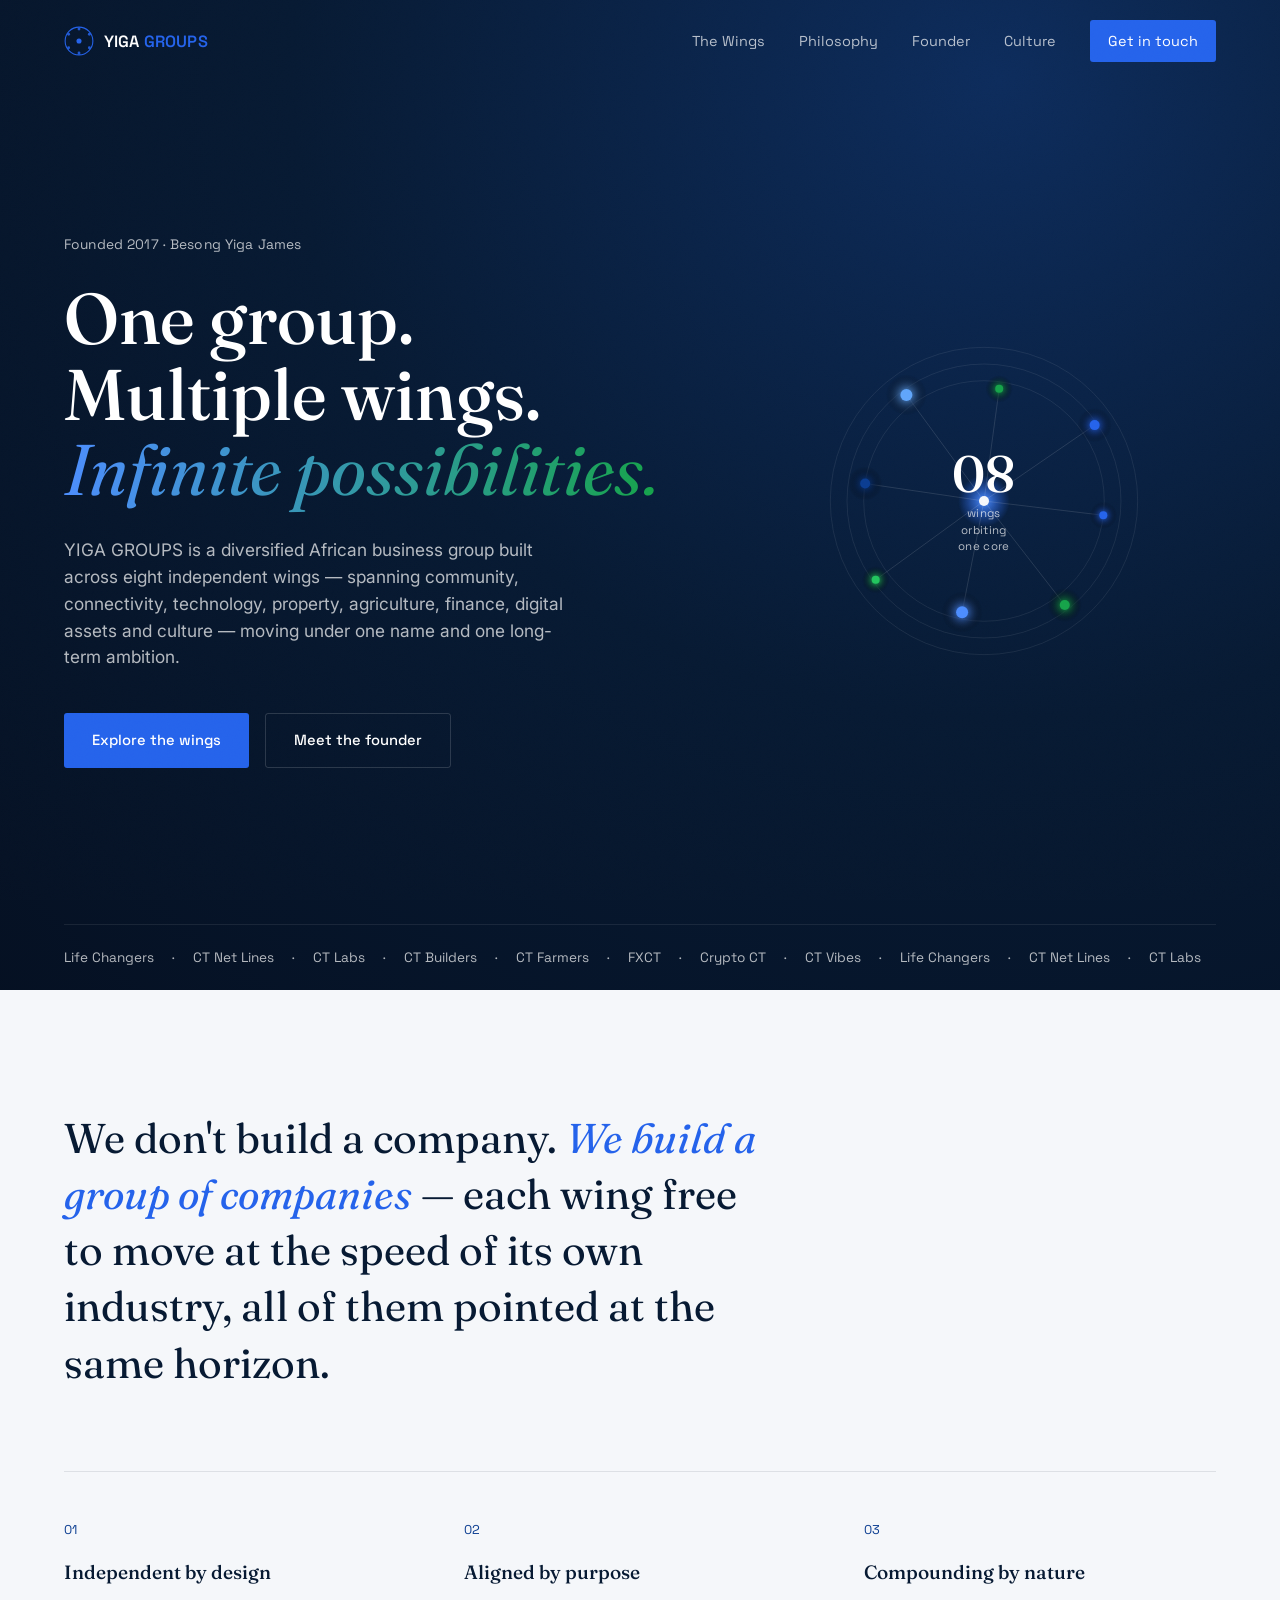
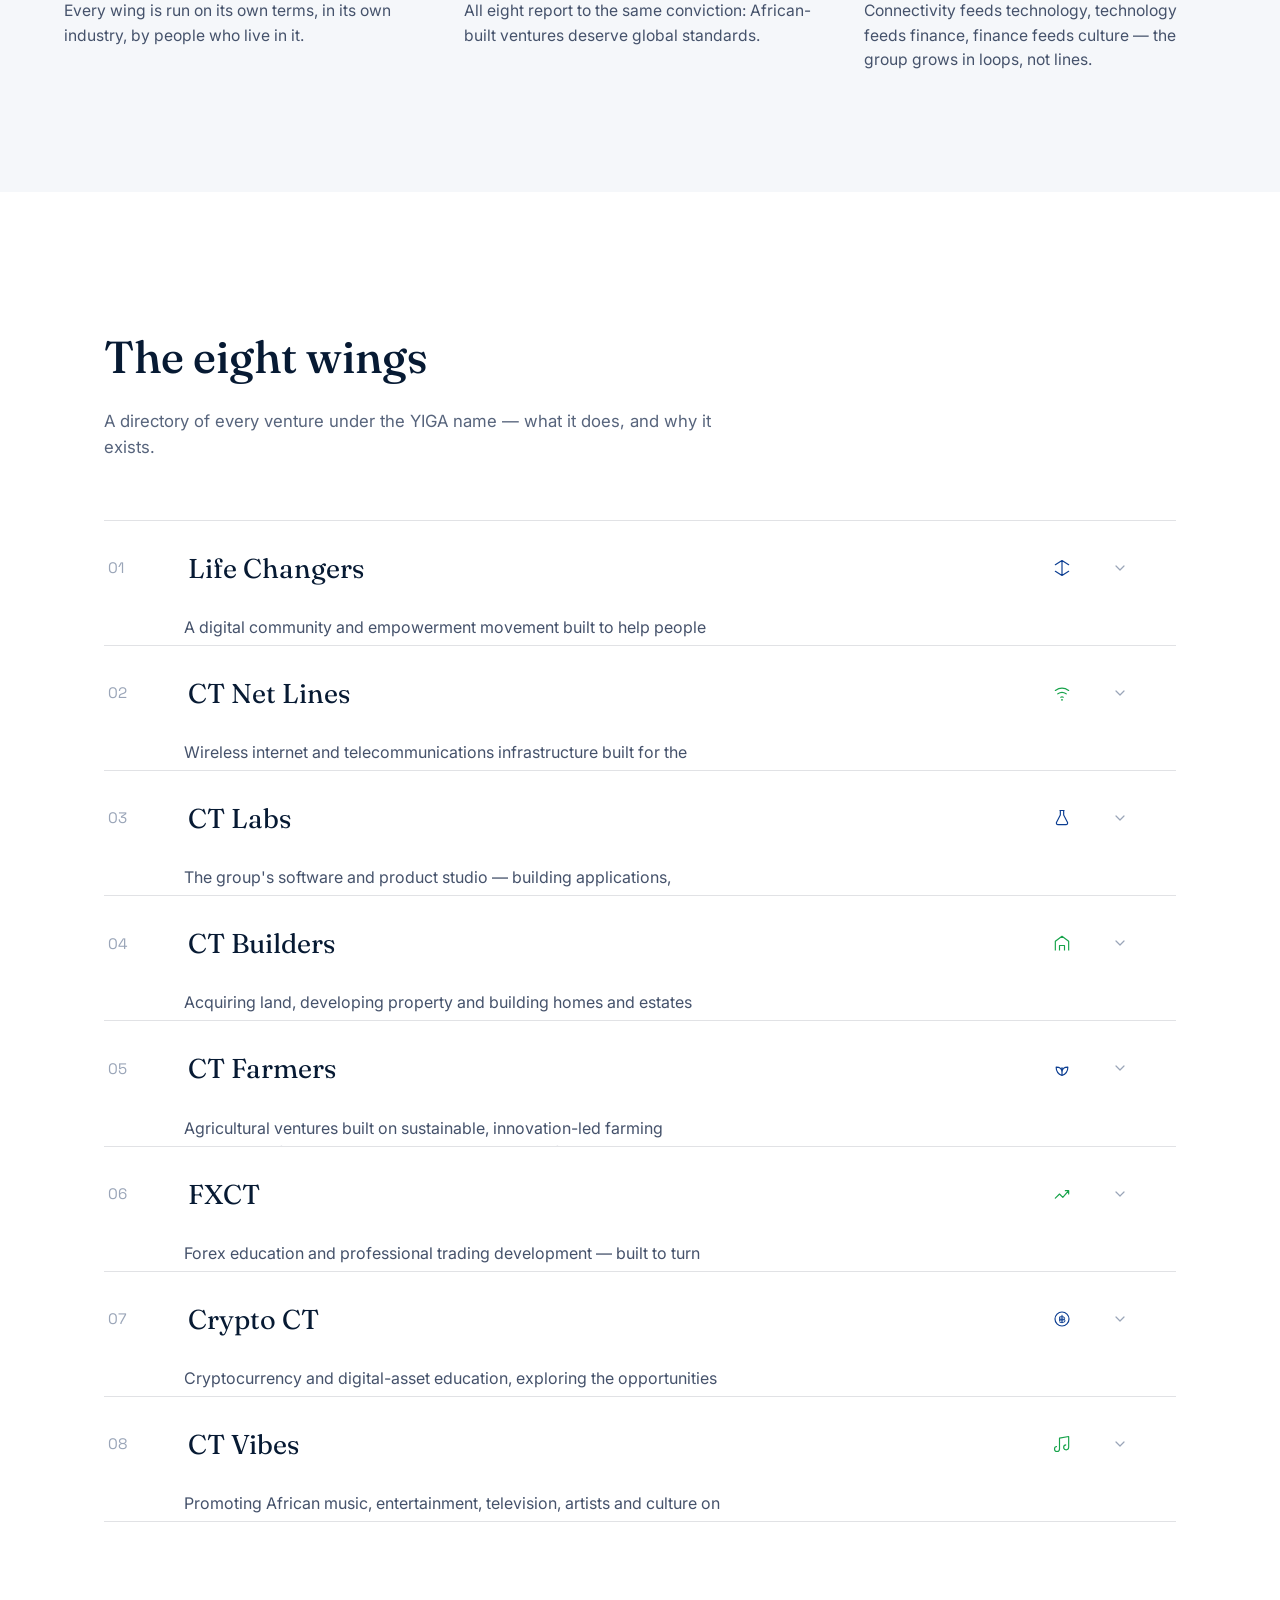
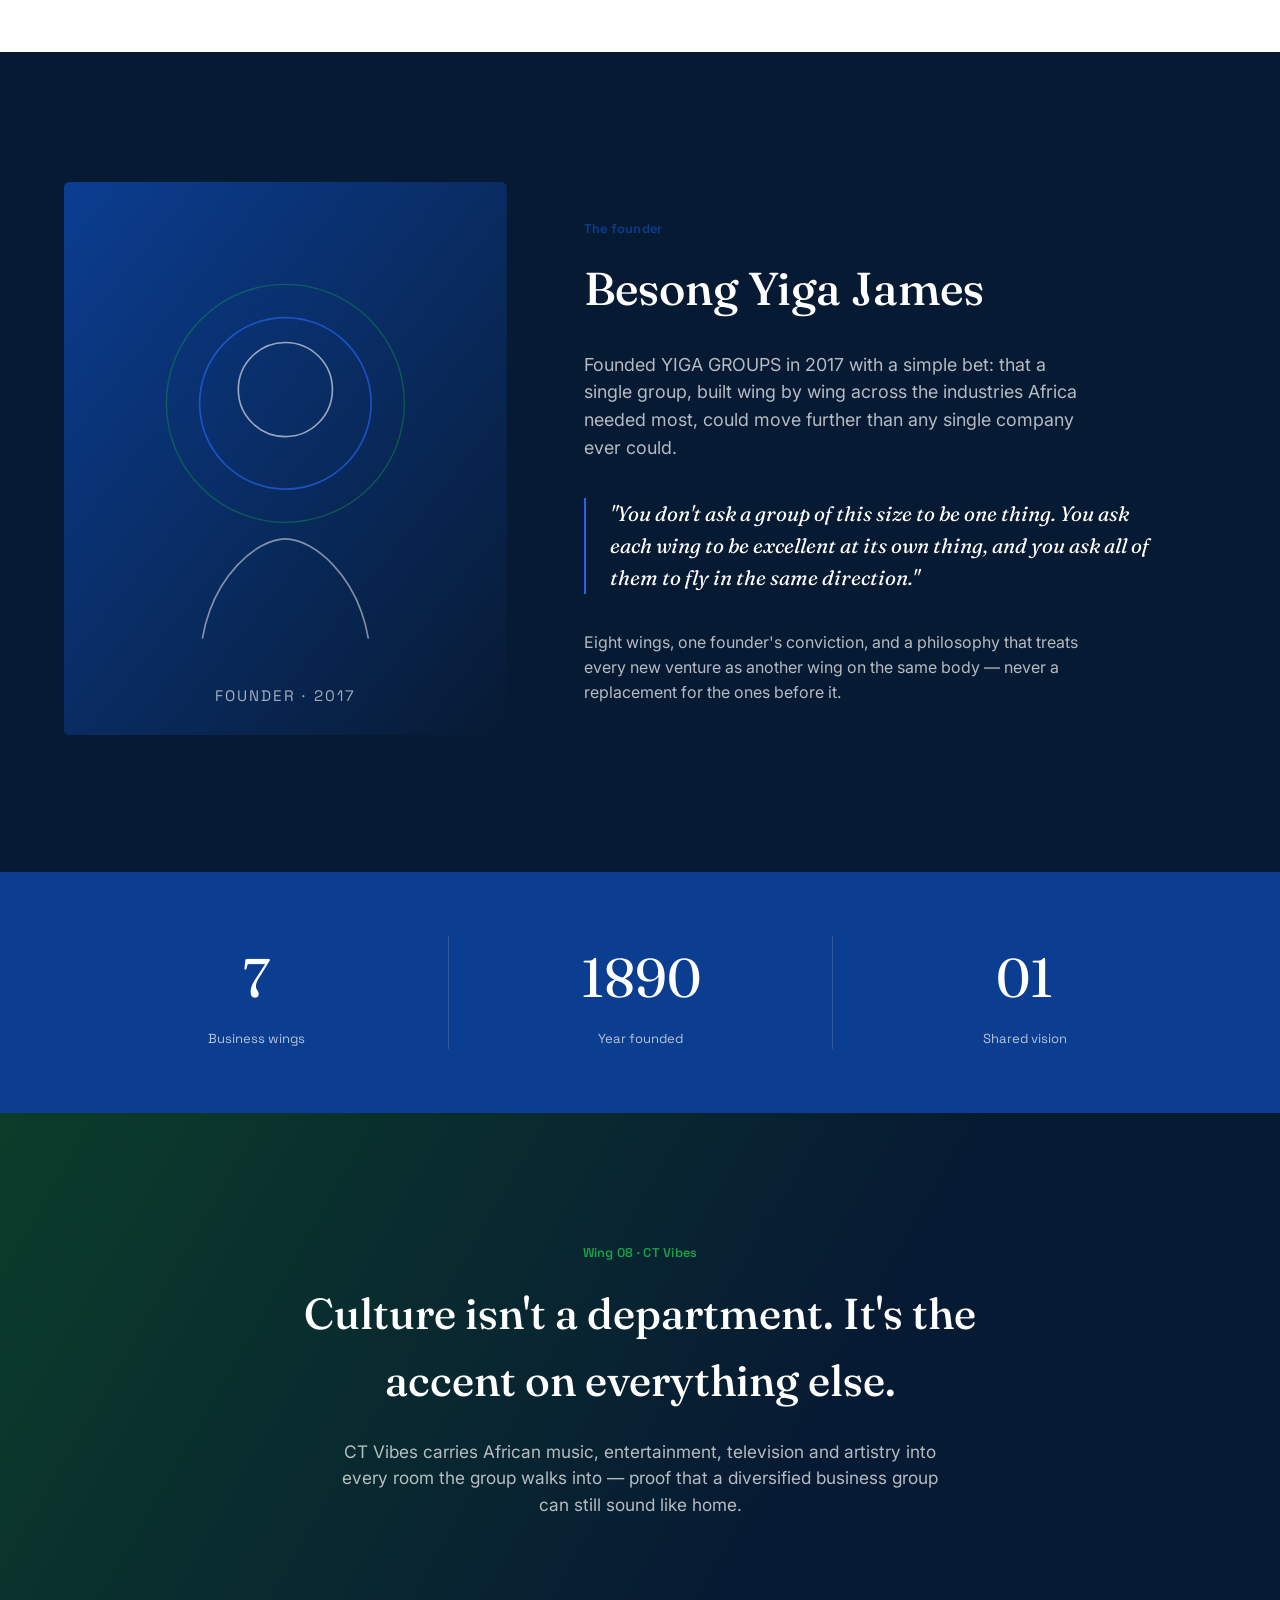
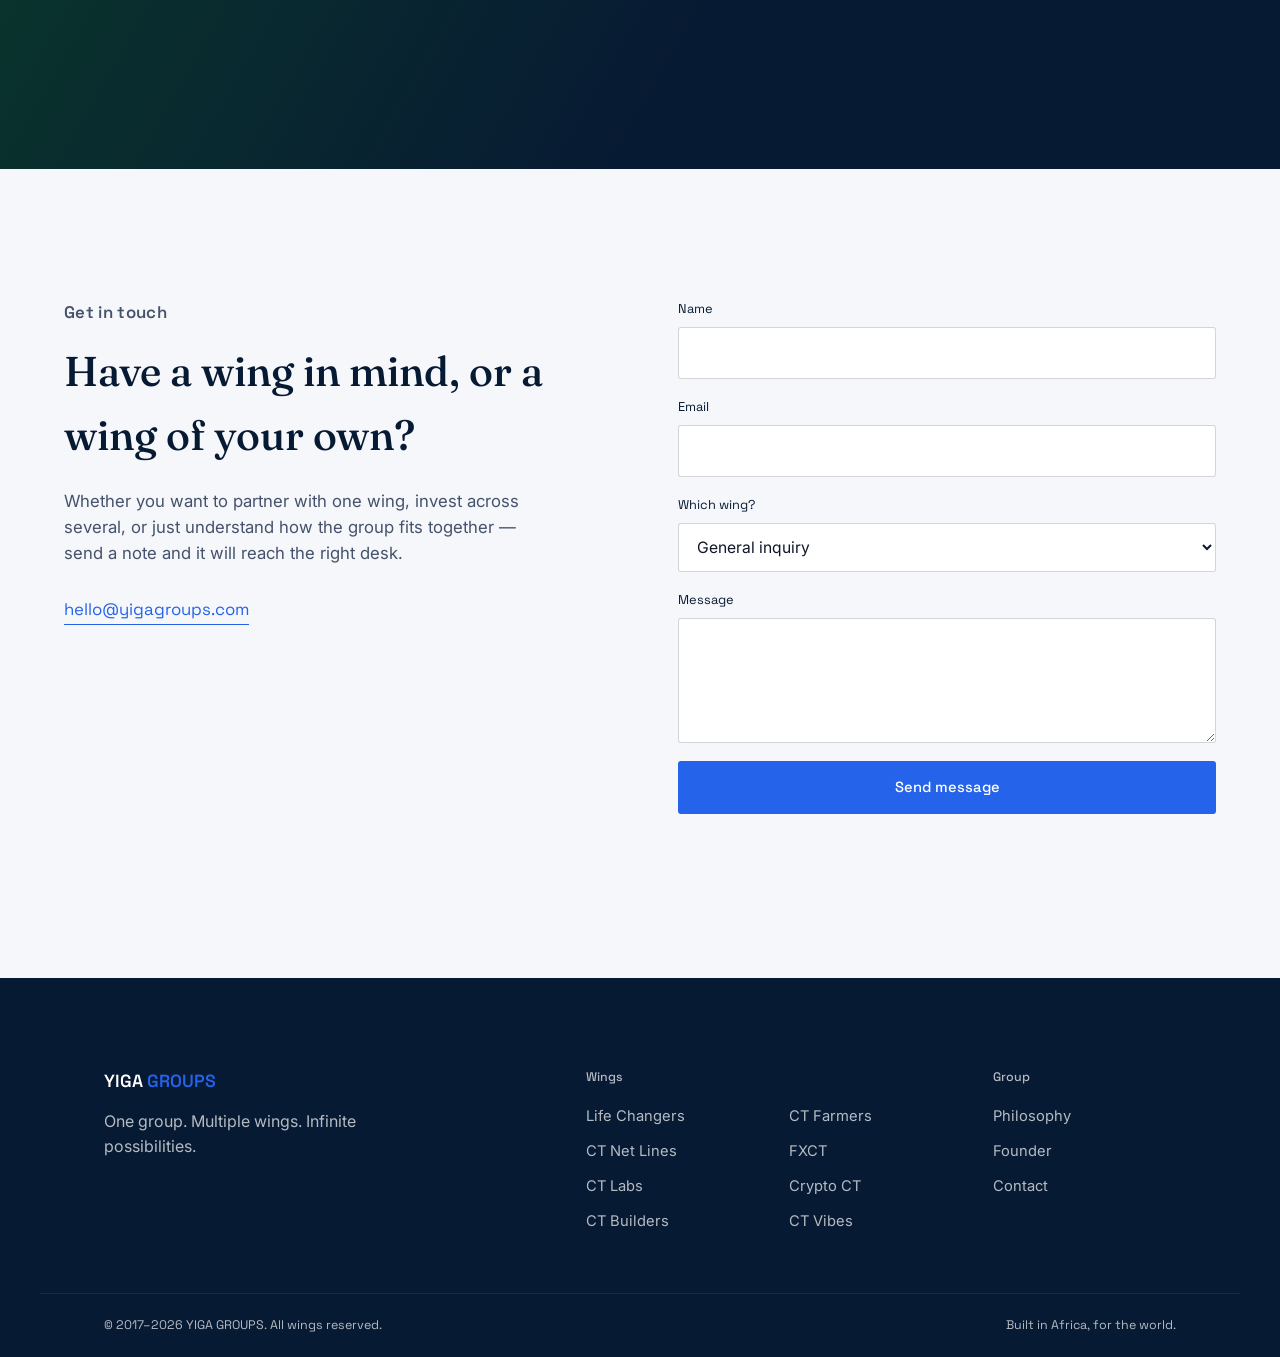
==== index.html @ c802bcc0 "first commit" ====
<!DOCTYPE html>
<html lang="en">
<head>
<meta charset="UTF-8">
<meta name="viewport" content="width=device-width, initial-scale=1.0">
<title>YIGA GROUPS — One Group. Multiple Wings. Infinite Possibilities.</title>
<meta name="description" content="YIGA GROUPS is a diversified African business group operating across eight wings — community, connectivity, technology, real estate, agriculture, finance, digital assets and culture.">
<link rel="icon" href="data:,">
<link rel="preconnect" href="https://fonts.googleapis.com">
<link rel="preconnect" href="https://fonts.gstatic.com" crossorigin>
<link href="https://fonts.googleapis.com/css2?family=Fraunces:ital,opsz,wght@0,9..144,300;0,9..144,400;0,9..144,500;0,9..144,600;0,9..144,700;1,9..144,400;1,9..144,500&family=Space+Grotesk:wght@400;500;600;700&family=Inter:wght@400;500;600&display=swap" rel="stylesheet">
<link rel="stylesheet" href="styles.css">
</head>
<body>

<div class="grain" aria-hidden="true"></div>

<header class="site-header" id="site-header">
  <div class="header-inner">
    <a href="#top" class="brand">
      <span class="brand-mark" aria-hidden="true">
        <svg viewBox="0 0 40 40" width="30" height="30">
          <circle cx="20" cy="20" r="18.5" fill="none" stroke="currentColor" stroke-width="1.4"/>
          <circle cx="20" cy="20" r="3.4" fill="currentColor"/>
          <g stroke="currentColor" stroke-width="1.1" opacity="0.85">
            <circle cx="20" cy="4" r="1.9" fill="currentColor" stroke="none"/>
            <circle cx="33.8" cy="11" r="1.9" fill="currentColor" stroke="none"/>
            <circle cx="33.8" cy="29" r="1.9" fill="currentColor" stroke="none"/>
            <circle cx="20" cy="36" r="1.9" fill="currentColor" stroke="none"/>
            <circle cx="6.2" cy="29" r="1.9" fill="currentColor" stroke="none"/>
            <circle cx="6.2" cy="11" r="1.9" fill="currentColor" stroke="none"/>
          </g>
        </svg>
      </span>
      <span class="brand-word">YIGA <em>GROUPS</em></span>
    </a>

    <nav class="main-nav" id="main-nav" aria-label="Primary">
      <a href="#wings" data-nav>The Wings</a>
      <a href="#philosophy" data-nav>Philosophy</a>
      <a href="#founder" data-nav>Founder</a>
      <a href="#culture" data-nav>Culture</a>
      <a href="#contact" data-nav class="nav-cta">Get in touch</a>
    </nav>

    <button class="nav-toggle" id="nav-toggle" aria-label="Open menu" aria-expanded="false" aria-controls="main-nav">
      <span></span><span></span><span></span>
    </button>
  </div>
</header>

<main id="top">

  <!-- HERO -->
  <section class="hero" id="hero">
    <div class="hero-inner">
      <div class="hero-copy">
        <p class="hero-kicker">Founded 2017 · Besong Yiga James</p>
        <h1 class="hero-title">
          One group.<br>
          Multiple wings.<br>
          <span class="hero-title-accent">Infinite possibilities.</span>
        </h1>
        <p class="hero-lead">
          YIGA GROUPS is a diversified African business group built across eight
          independent wings — spanning community, connectivity, technology, property,
          agriculture, finance, digital assets and culture — moving under one name
          and one long-term ambition.
        </p>
        <div class="hero-actions">
          <a href="#wings" class="btn btn-primary">Explore the wings</a>
          <a href="#founder" class="btn btn-ghost">Meet the founder</a>
        </div>
      </div>

      <div class="hero-visual" aria-hidden="true">
        <canvas id="orbit-canvas"></canvas>
        <div class="hero-visual-label">
          <span class="hvl-num">08</span>
          <span class="hvl-text">wings<br>orbiting<br>one core</span>
        </div>
      </div>
    </div>

    <div class="hero-marquee" aria-hidden="true">
      <div class="hero-marquee-track">
        <span>Life Changers</span><span>·</span><span>CT Net Lines</span><span>·</span>
        <span>CT Labs</span><span>·</span><span>CT Builders</span><span>·</span>
        <span>CT Farmers</span><span>·</span><span>FXCT</span><span>·</span>
        <span>Crypto CT</span><span>·</span><span>CT Vibes</span><span>·</span>
        <span>Life Changers</span><span>·</span><span>CT Net Lines</span><span>·</span>
        <span>CT Labs</span><span>·</span><span>CT Builders</span><span>·</span>
        <span>CT Farmers</span><span>·</span><span>FXCT</span><span>·</span>
        <span>Crypto CT</span><span>·</span><span>CT Vibes</span><span>·</span>
      </div>
    </div>
  </section>

  <!-- PHILOSOPHY -->
  <section class="philosophy" id="philosophy">
    <div class="philosophy-inner">
      <p class="philosophy-statement">
        We don't build a company. <span>We build a group of companies</span> —
        each wing free to move at the speed of its own industry, all of them
        pointed at the same horizon.
      </p>
      <div class="philosophy-grid">
        <div class="phil-item">
          <span class="phil-num">01</span>
          <h3>Independent by design</h3>
          <p>Every wing is run on its own terms, in its own industry, by people who live in it.</p>
        </div>
        <div class="phil-item">
          <span class="phil-num">02</span>
          <h3>Aligned by purpose</h3>
          <p>All eight report to the same conviction: African-built ventures deserve global standards.</p>
        </div>
        <div class="phil-item">
          <span class="phil-num">03</span>
          <h3>Compounding by nature</h3>
          <p>Connectivity feeds technology, technology feeds finance, finance feeds culture — the group grows in loops, not lines.</p>
        </div>
      </div>
    </div>
  </section>

  <!-- WINGS DIRECTORY -->
  <section class="wings" id="wings">
    <div class="wings-head">
      <h2>The eight wings</h2>
      <p>A directory of every venture under the YIGA name — what it does, and why it exists.</p>
    </div>

    <div class="wings-list" id="wings-list">
      <!-- wing rows injected/expandable via JS-enhanced markup below -->

      <article class="wing-row" data-accent="blue">
        <button class="wing-summary" aria-expanded="false">
          <span class="wing-num">01</span>
          <span class="wing-name">Life Changers</span>
          <span class="wing-tags">Community · Education · Empowerment</span>
          <span class="wing-icon" aria-hidden="true">
            <svg viewBox="0 0 24 24" width="20" height="20"><path d="M12 3v18M4 8l8-5 8 5M4 16l8 5 8-5" fill="none" stroke="currentColor" stroke-width="1.4" stroke-linecap="round" stroke-linejoin="round"/></svg>
          </span>
          <span class="wing-chevron" aria-hidden="true">
            <svg viewBox="0 0 24 24" width="16" height="16"><path d="M6 9l6 6 6-6" fill="none" stroke="currentColor" stroke-width="1.8" stroke-linecap="round" stroke-linejoin="round"/></svg>
          </span>
        </button>
        <div class="wing-detail">
          <p>A digital community and empowerment movement built to help people develop real skills, useful knowledge, and access to opportunity — the entry point into everything the group stands for. Life Changers exists to make sure that as YIGA GROUPS grows, the people around it grow with it.</p>
        </div>
      </article>

      <article class="wing-row" data-accent="green">
        <button class="wing-summary" aria-expanded="false">
          <span class="wing-num">02</span>
          <span class="wing-name">CT Net Lines</span>
          <span class="wing-tags">Internet · Connectivity · Telecommunications</span>
          <span class="wing-icon" aria-hidden="true">
            <svg viewBox="0 0 24 24" width="20" height="20"><path d="M4 9a14 14 0 0116 0M7 13a9 9 0 0110 0M10.5 17a4 4 0 013 0" fill="none" stroke="currentColor" stroke-width="1.4" stroke-linecap="round"/><circle cx="12" cy="20.2" r="1.1" fill="currentColor"/></svg>
          </span>
          <span class="wing-chevron" aria-hidden="true">
            <svg viewBox="0 0 24 24" width="16" height="16"><path d="M6 9l6 6 6-6" fill="none" stroke="currentColor" stroke-width="1.8" stroke-linecap="round" stroke-linejoin="round"/></svg>
          </span>
        </button>
        <div class="wing-detail">
          <p>Wireless internet and telecommunications infrastructure built for the realities of the markets it serves — affordable, reliable and fast. CT Net Lines is the connective layer underneath the rest of the group: nothing else runs without it.</p>
        </div>
      </article>

      <article class="wing-row" data-accent="blue">
        <button class="wing-summary" aria-expanded="false">
          <span class="wing-num">03</span>
          <span class="wing-name">CT Labs</span>
          <span class="wing-tags">Software · Technology · Innovation</span>
          <span class="wing-icon" aria-hidden="true">
            <svg viewBox="0 0 24 24" width="20" height="20"><path d="M9 3h6M10 3v5.5L5.5 17a2 2 0 001.8 3h9.4a2 2 0 001.8-3L14 8.5V3" fill="none" stroke="currentColor" stroke-width="1.4" stroke-linejoin="round"/></svg>
          </span>
          <span class="wing-chevron" aria-hidden="true">
            <svg viewBox="0 0 24 24" width="16" height="16"><path d="M6 9l6 6 6-6" fill="none" stroke="currentColor" stroke-width="1.8" stroke-linecap="round" stroke-linejoin="round"/></svg>
          </span>
        </button>
        <div class="wing-detail">
          <p>The group's software and product studio — building applications, digital platforms and technology solutions, for the other wings first and for outside clients where it makes sense. CT Labs is where every other wing's operations quietly get faster.</p>
        </div>
      </article>

      <article class="wing-row" data-accent="green">
        <button class="wing-summary" aria-expanded="false">
          <span class="wing-num">04</span>
          <span class="wing-name">CT Builders</span>
          <span class="wing-tags">Real Estate · Construction · Development</span>
          <span class="wing-icon" aria-hidden="true">
            <svg viewBox="0 0 24 24" width="20" height="20"><path d="M4 21V10l8-6 8 6v11M9 21v-6h6v6" fill="none" stroke="currentColor" stroke-width="1.4" stroke-linejoin="round"/></svg>
          </span>
          <span class="wing-chevron" aria-hidden="true">
            <svg viewBox="0 0 24 24" width="16" height="16"><path d="M6 9l6 6 6-6" fill="none" stroke="currentColor" stroke-width="1.8" stroke-linecap="round" stroke-linejoin="round"/></svg>
          </span>
        </button>
        <div class="wing-detail">
          <p>Acquiring land, developing property and building homes and estates across Africa. CT Builders takes the long view — real assets, built to standard, held for generations rather than flipped for a quarter.</p>
        </div>
      </article>

      <article class="wing-row" data-accent="blue">
        <button class="wing-summary" aria-expanded="false">
          <span class="wing-num">05</span>
          <span class="wing-name">CT Farmers</span>
          <span class="wing-tags">Agriculture · Food Production · Sustainability</span>
          <span class="wing-icon" aria-hidden="true">
            <svg viewBox="0 0 24 24" width="20" height="20"><path d="M12 21c-5-2-7-6-7-10 4 0 7 2 7 6M12 21c5-2 7-6 7-10-4 0-7 2-7 6M12 11V21" fill="none" stroke="currentColor" stroke-width="1.4" stroke-linejoin="round"/></svg>
          </span>
          <span class="wing-chevron" aria-hidden="true">
            <svg viewBox="0 0 24 24" width="16" height="16"><path d="M6 9l6 6 6-6" fill="none" stroke="currentColor" stroke-width="1.8" stroke-linecap="round" stroke-linejoin="round"/></svg>
          </span>
        </button>
        <div class="wing-detail">
          <p>Agricultural ventures built on sustainable, innovation-led farming practices — from land to yield. CT Farmers treats food production as infrastructure: a wing that has to work regardless of how the others are doing.</p>
        </div>
      </article>

      <article class="wing-row" data-accent="green">
        <button class="wing-summary" aria-expanded="false">
          <span class="wing-num">06</span>
          <span class="wing-name">FXCT</span>
          <span class="wing-tags">Forex · Financial Education · Trading</span>
          <span class="wing-icon" aria-hidden="true">
            <svg viewBox="0 0 24 24" width="20" height="20"><path d="M4 17l5-5 4 4 7-8M20 8h-4M20 8v4" fill="none" stroke="currentColor" stroke-width="1.4" stroke-linecap="round" stroke-linejoin="round"/></svg>
          </span>
          <span class="wing-chevron" aria-hidden="true">
            <svg viewBox="0 0 24 24" width="16" height="16"><path d="M6 9l6 6 6-6" fill="none" stroke="currentColor" stroke-width="1.8" stroke-linecap="round" stroke-linejoin="round"/></svg>
          </span>
        </button>
        <div class="wing-detail">
          <p>Forex education and professional trading development — built to turn curiosity about markets into discipline, and discipline into a genuine skill. FXCT trains the traders before it ever talks about the trades.</p>
        </div>
      </article>

      <article class="wing-row" data-accent="blue">
        <button class="wing-summary" aria-expanded="false">
          <span class="wing-num">07</span>
          <span class="wing-name">Crypto CT</span>
          <span class="wing-tags">Web3 · Cryptocurrency · Digital Assets</span>
          <span class="wing-icon" aria-hidden="true">
            <svg viewBox="0 0 24 24" width="20" height="20"><circle cx="12" cy="12" r="8.4" fill="none" stroke="currentColor" stroke-width="1.4"/><path d="M12 7v10M9.2 9.4h4a1.9 1.9 0 010 3.8h-4M9.2 9.4v5.6M9.2 12.2h4.4a1.9 1.9 0 010 3.8H9.2" fill="none" stroke="currentColor" stroke-width="1.2" stroke-linejoin="round"/></svg>
          </span>
          <span class="wing-chevron" aria-hidden="true">
            <svg viewBox="0 0 24 24" width="16" height="16"><path d="M6 9l6 6 6-6" fill="none" stroke="currentColor" stroke-width="1.8" stroke-linecap="round" stroke-linejoin="round"/></svg>
          </span>
        </button>
        <div class="wing-detail">
          <p>Cryptocurrency and digital-asset education, exploring the opportunities of the Web3 ecosystem responsibly. Crypto CT is one wing among eight — a way the group learns and teaches the next financial layer, not the identity of the group itself.</p>
        </div>
      </article>

      <article class="wing-row" data-accent="green">
        <button class="wing-summary" aria-expanded="false">
          <span class="wing-num">08</span>
          <span class="wing-name">CT Vibes</span>
          <span class="wing-tags">Entertainment · Music · Media · Culture</span>
          <span class="wing-icon" aria-hidden="true">
            <svg viewBox="0 0 24 24" width="20" height="20"><path d="M9 18V5l11-2v13M9 18a3 3 0 11-3-3M20 16a3 3 0 11-3-3" fill="none" stroke="currentColor" stroke-width="1.4" stroke-linejoin="round"/></svg>
          </span>
          <span class="wing-chevron" aria-hidden="true">
            <svg viewBox="0 0 24 24" width="16" height="16"><path d="M6 9l6 6 6-6" fill="none" stroke="currentColor" stroke-width="1.8" stroke-linecap="round" stroke-linejoin="round"/></svg>
          </span>
        </button>
        <div class="wing-detail">
          <p>Promoting African music, entertainment, television, artists and culture on their own terms. CT Vibes is the wing that makes sure a business group this wide never forgets to sound, look and feel like where it came from.</p>
        </div>
      </article>

    </div>
  </section>

  <!-- FOUNDER -->
  <section class="founder" id="founder">
    <div class="founder-inner">
      <div class="founder-portrait" aria-hidden="true">
        <svg viewBox="0 0 320 400" class="portrait-svg">
          <defs>
            <linearGradient id="pg" x1="0" y1="0" x2="1" y2="1">
              <stop offset="0%" stop-color="#0B3D91"/>
              <stop offset="100%" stop-color="#071A33"/>
            </linearGradient>
          </defs>
          <rect width="320" height="400" rx="4" fill="url(#pg)"/>
          <circle cx="160" cy="160" r="62" fill="none" stroke="#2563EB" stroke-width="1.2" opacity="0.7"/>
          <circle cx="160" cy="160" r="86" fill="none" stroke="#16A34A" stroke-width="1" opacity="0.4"/>
          <path d="M100 330c8-46 40-72 60-72s52 26 60 72" fill="none" stroke="#F5F7FA" stroke-width="1.2" opacity="0.5"/>
          <circle cx="160" cy="150" r="34" fill="none" stroke="#F5F7FA" stroke-width="1.2" opacity="0.6"/>
          <text x="160" y="375" text-anchor="middle" fill="#F5F7FA" font-family="Space Grotesk, sans-serif" font-size="11" letter-spacing="1.5" opacity="0.65">FOUNDER · 2017</text>
        </svg>
      </div>
      <div class="founder-copy">
        <p class="section-kicker">The founder</p>
        <h2>Besong Yiga James</h2>
        <p class="founder-lede">
          Founded YIGA GROUPS in 2017 with a simple bet: that a single group,
          built wing by wing across the industries Africa needed most, could
          move further than any single company ever could.
        </p>
        <blockquote>
          "You don't ask a group of this size to be one thing. You ask each
          wing to be excellent at its own thing, and you ask all of them to
          fly in the same direction."
        </blockquote>
        <p>
          Eight wings, one founder's conviction, and a philosophy that treats
          every new venture as another wing on the same body — never a
          replacement for the ones before it.
        </p>
      </div>
    </div>
  </section>

  <!-- STATS -->
  <section class="stats">
    <div class="stats-inner">
      <div class="stat">
        <span class="stat-num" data-count="8">0</span>
        <span class="stat-label">Business wings</span>
      </div>
      <div class="stat">
        <span class="stat-num" data-count="2017" data-plain="true">0</span>
        <span class="stat-label">Year founded</span>
      </div>
      <div class="stat">
        <span class="stat-num">01</span>
        <span class="stat-label">Shared vision</span>
      </div>
    </div>
  </section>

  <!-- CULTURE / CT VIBES -->
  <section class="culture" id="culture">
    <div class="culture-inner">
      <p class="section-kicker light">Wing 08 · CT Vibes</p>
      <h2>Culture isn't a department. It's the accent on everything else.</h2>
      <p class="culture-lead">
        CT Vibes carries African music, entertainment, television and artistry
        into every room the group walks into — proof that a diversified
        business group can still sound like home.
      </p>
      <div class="culture-bars" aria-hidden="true">
        <span></span><span></span><span></span><span></span><span></span><span></span><span></span><span></span><span></span><span></span><span></span><span></span>
      </div>
    </div>
  </section>

  <!-- CONTACT -->
  <section class="contact" id="contact">
    <div class="contact-inner">
      <div class="contact-copy">
        <p class="section-kicker">Get in touch</p>
        <h2>Have a wing in mind, or a wing of your own?</h2>
        <p>
          Whether you want to partner with one wing, invest across several, or
          just understand how the group fits together — send a note and it
          will reach the right desk.
        </p>
        <a class="contact-mail" href="mailto:hello@yigagroups.com">hello@yigagroups.com</a>
      </div>
      <form class="contact-form" id="contact-form" novalidate>
        <div class="field">
          <label for="name">Name</label>
          <input type="text" id="name" name="name" required>
        </div>
        <div class="field">
          <label for="email">Email</label>
          <input type="email" id="email" name="email" required>
        </div>
        <div class="field">
          <label for="wing">Which wing?</label>
          <select id="wing" name="wing">
            <option value="">General inquiry</option>
            <option>Life Changers</option>
            <option>CT Net Lines</option>
            <option>CT Labs</option>
            <option>CT Builders</option>
            <option>CT Farmers</option>
            <option>FXCT</option>
            <option>Crypto CT</option>
            <option>CT Vibes</option>
          </select>
        </div>
        <div class="field">
          <label for="message">Message</label>
          <textarea id="message" name="message" rows="4" required></textarea>
        </div>
        <button type="submit" class="btn btn-primary btn-block">Send message</button>
        <p class="form-status" id="form-status" role="status" aria-live="polite"></p>
      </form>
    </div>
  </section>

</main>

<footer class="site-footer">
  <div class="footer-inner">
    <div class="footer-brand">
      <span class="brand-word">YIGA <em>GROUPS</em></span>
      <p>One group. Multiple wings. Infinite possibilities.</p>
    </div>
    <div class="footer-cols">
      <div class="footer-col">
        <h4>Wings</h4>
        <a href="#wings">Life Changers</a>
        <a href="#wings">CT Net Lines</a>
        <a href="#wings">CT Labs</a>
        <a href="#wings">CT Builders</a>
      </div>
      <div class="footer-col">
        <h4>&nbsp;</h4>
        <a href="#wings">CT Farmers</a>
        <a href="#wings">FXCT</a>
        <a href="#wings">Crypto CT</a>
        <a href="#wings">CT Vibes</a>
      </div>
      <div class="footer-col">
        <h4>Group</h4>
        <a href="#philosophy">Philosophy</a>
        <a href="#founder">Founder</a>
        <a href="#contact">Contact</a>
      </div>
    </div>
  </div>
  <div class="footer-bottom">
    <span>© 2017–<span id="year"></span> YIGA GROUPS. All wings reserved.</span>
    <span>Built in Africa, for the world.</span>
  </div>
</footer>

<script src="script.js"></script>
</body>
</html>
---- styles.css ----
/* ==========================================================================
   YIGA GROUPS — design tokens
   ========================================================================== */
:root{
  --navy: #071A33;
  --royal: #0B3D91;
  --blue: #2563EB;
  --green: #16A34A;
  --white: #FFFFFF;
  --mist: #F5F7FA;
  --ink: #0F172A;

  --navy-80: rgba(7,26,51,0.8);
  --navy-40: rgba(7,26,51,0.4);
  --white-70: rgba(255,255,255,0.7);
  --white-15: rgba(255,255,255,0.15);
  --white-08: rgba(255,255,255,0.08);

  --font-display: "Fraunces", "Iowan Old Style", serif;
  --font-mono: "Space Grotesk", sans-serif;
  --font-body: "Inter", -apple-system, BlinkMacSystemFont, sans-serif;

  --wrap: 1200px;
  --gutter: clamp(24px, 5vw, 72px);

  --ease: cubic-bezier(.22,.68,.16,1);
}

*,*::before,*::after{ box-sizing: border-box; }
html{ scroll-behavior: smooth; }
@media (prefers-reduced-motion: reduce){
  html{ scroll-behavior: auto; }
  *,*::before,*::after{ animation-duration: 0.001ms !important; animation-iteration-count: 1 !important; transition-duration: 0.001ms !important; }
}

body{
  margin:0;
  font-family: var(--font-body);
  color: var(--ink);
  background: var(--white);
  -webkit-font-smoothing: antialiased;
  line-height: 1.55;
}

h1,h2,h3,blockquote{ font-family: var(--font-display); margin:0; font-weight: 500; }
p{ margin:0; }
a{ color: inherit; text-decoration: none; }
button{ font: inherit; color: inherit; background: none; border: none; cursor: pointer; }
img{ max-width: 100%; display:block; }
ul{ margin:0; padding:0; list-style:none; }

::selection{ background: var(--blue); color: var(--white); }

:focus-visible{
  outline: 2px solid var(--blue);
  outline-offset: 3px;
  border-radius: 2px;
}

.grain{
  position: fixed; inset:0; pointer-events:none; z-index: 999;
  opacity: 0.035; mix-blend-mode: overlay;
  background-image: url("data:image/svg+xml,%3Csvg xmlns='http://www.w3.org/2000/svg' width='120' height='120'%3E%3Cfilter id='n'%3E%3CfeTurbulence type='fractalNoise' baseFrequency='0.85' numOctaves='2' stitchTiles='stitch'/%3E%3C/filter%3E%3Crect width='100%25' height='100%25' filter='url(%23n)'/%3E%3C/svg%3E");
}

.section-kicker{
  font-family: var(--font-mono);
  font-size: 0.8rem;
  letter-spacing: 0.02em;
  color: var(--royal);
  margin-bottom: 14px;
  font-weight: 600;
}
.section-kicker.light{ color: var(--green); }

/* ==========================================================================
   Buttons
   ========================================================================== */
.btn{
  display: inline-flex;
  align-items: center;
  gap: 8px;
  padding: 15px 28px;
  border-radius: 3px;
  font-family: var(--font-mono);
  font-size: 0.92rem;
  font-weight: 500;
  transition: transform 0.35s var(--ease), background 0.25s ease, color 0.25s ease, border-color .25s ease;
}
.btn-primary{
  background: var(--blue);
  color: var(--white);
}
.btn-primary:hover{ background: var(--royal); transform: translateY(-2px); }
.btn-ghost{
  border: 1px solid var(--navy-40);
  color: var(--navy);
}
.btn-ghost:hover{ border-color: var(--navy); background: var(--navy); color: var(--white); transform: translateY(-2px); }
.btn-block{ width: 100%; justify-content:center; }

/* ==========================================================================
   Header
   ========================================================================== */
.site-header{
  position: fixed; top:0; left:0; right:0; z-index: 500;
  padding: 20px var(--gutter);
  display:flex; justify-content:center;
  transition: background 0.4s ease, padding 0.4s ease, box-shadow .4s ease;
}
.site-header.scrolled{
  background: rgba(255,255,255,0.86);
  backdrop-filter: blur(14px) saturate(1.4);
  -webkit-backdrop-filter: blur(14px) saturate(1.4);
  padding: 13px var(--gutter);
  box-shadow: 0 1px 0 rgba(15,23,42,0.06);
}
.site-header.scrolled .brand, .site-header.scrolled .main-nav a:not(.nav-cta){ color: var(--navy); }
.header-inner{
  width:100%; max-width: 1440px;
  display:flex; align-items:center; justify-content:space-between;
}
.brand{
  display:flex; align-items:center; gap:10px;
  color: var(--white);
  font-family: var(--font-mono);
  font-weight: 600;
  letter-spacing: 0.01em;
  font-size: 1.02rem;
}
.brand-mark{ display:flex; color: var(--blue); }
.brand-word em{ font-style: normal; color: var(--blue); }

.main-nav{ display:flex; align-items:center; gap: 34px; }
.main-nav a{
  color: var(--white-70);
  font-family: var(--font-mono);
  font-size: 0.9rem;
  transition: color 0.25s ease;
  position: relative;
}
.main-nav a:not(.nav-cta)::after{
  content:""; position:absolute; left:0; right:0; bottom:-6px; height:1px;
  background: currentColor; transform: scaleX(0); transform-origin: right;
  transition: transform .3s var(--ease);
}
.main-nav a:not(.nav-cta):hover{ color: var(--white); }
.main-nav a:not(.nav-cta):hover::after{ transform: scaleX(1); transform-origin: left; }
.site-header.scrolled .main-nav a:not(.nav-cta):hover{ color: var(--blue); }

.nav-cta{
  background: var(--blue);
  color: var(--white) !important;
  padding: 10px 18px;
  border-radius: 3px;
}
.nav-cta:hover{ background: var(--royal); }

.nav-toggle{
  display:none; flex-direction:column; gap:5px; width: 26px;
}
.nav-toggle span{ height:2px; width:100%; background: var(--white); transition: all .3s var(--ease); }
.site-header.scrolled .nav-toggle span{ background: var(--navy); }

/* ==========================================================================
   Hero
   ========================================================================== */
.hero{
  position: relative;
  background: radial-gradient(120% 140% at 78% 8%, #0d2c5c 0%, var(--navy) 46%, #050f20 100%);
  color: var(--white);
  padding: 168px var(--gutter) 0;
  overflow:hidden;
}
.hero-inner{
  max-width: 1440px; margin: 0 auto;
  display:grid; grid-template-columns: 1.15fr 0.85fr;
  gap: clamp(20px, 5vw, 60px);
  align-items:center;
  min-height: 74vh;
}
.hero-kicker{
  font-family: var(--font-mono);
  font-size: 0.86rem;
  color: var(--white-70);
  margin-bottom: 26px;
  letter-spacing: 0.01em;
}
.hero-title{
  font-size: clamp(2.6rem, 5.6vw, 4.6rem);
  line-height: 1.05;
  font-weight: 500;
  color: var(--white);
  max-width: 15ch;
}
.hero-title-accent{
  font-style: italic;
  font-weight: 400;
  background: linear-gradient(96deg, #4d8dff 0%, #16A34A 100%);
  -webkit-background-clip: text;
  background-clip: text;
  color: transparent;
}
.hero-lead{
  margin-top: 30px;
  max-width: 46ch;
  font-size: 1.08rem;
  color: var(--white-70);
}
.hero-actions{
  display:flex; gap:16px; margin-top: 42px; flex-wrap: wrap;
}
.hero .btn-ghost{ border-color: var(--white-15); color: var(--white); }
.hero .btn-ghost:hover{ background: var(--white); color: var(--navy); border-color: var(--white); }

.hero-visual{
  position: relative;
  aspect-ratio: 1/1;
  display:flex; align-items:center; justify-content:center;
}
#orbit-canvas{ width:100%; height:100%; }
.hero-visual-label{
  position:absolute; inset:0;
  display:flex; flex-direction:column; align-items:center; justify-content:center;
  text-align:center; pointer-events:none;
}
.hvl-num{ font-family: var(--font-display); font-size: 3.2rem; font-weight: 500; line-height:1; }
.hvl-text{
  font-family: var(--font-mono); font-size: 0.72rem; color: var(--white-70);
  margin-top: 6px; line-height:1.4; letter-spacing: 0.03em;
}

.hero-marquee{
  border-top: 1px solid var(--white-08);
  margin-top: 90px;
  overflow: hidden;
  padding: 22px 0;
}
.hero-marquee-track{
  display:flex; gap: 18px; white-space: nowrap;
  font-family: var(--font-mono);
  font-size: 0.85rem;
  color: var(--white-70);
  animation: marquee 32s linear infinite;
  width: max-content;
}
@keyframes marquee{
  from{ transform: translateX(0); }
  to{ transform: translateX(-50%); }
}

/* ==========================================================================
   Philosophy
   ========================================================================== */
.philosophy{
  background: var(--mist);
  padding: 120px var(--gutter);
}
.philosophy-inner{ max-width: var(--wrap); margin:0 auto; }
.philosophy-statement{
  font-family: var(--font-display);
  font-size: clamp(1.7rem, 3.4vw, 2.6rem);
  line-height: 1.35;
  max-width: 26ch;
  color: var(--navy);
  font-weight: 400;
}
.philosophy-statement span{ color: var(--blue); font-style: italic; }

.philosophy-grid{
  margin-top: 80px;
  display:grid; grid-template-columns: repeat(3, 1fr);
  gap: 48px;
  border-top: 1px solid rgba(15,23,42,0.1);
  padding-top: 48px;
}
.phil-num{
  font-family: var(--font-mono);
  font-size: 0.8rem;
  color: var(--royal);
  display:block;
  margin-bottom: 18px;
}
.phil-item h3{
  font-size: 1.2rem;
  margin-bottom: 12px;
  color: var(--navy);
}
.phil-item p{ color: #45526b; font-size: 0.98rem; }

/* ==========================================================================
   Wings directory
   ========================================================================== */
.wings{ padding: 130px var(--gutter); max-width: var(--wrap); margin: 0 auto; }
.wings-head{ max-width: 640px; margin-bottom: 60px; }
.wings-head h2{
  font-size: clamp(2rem, 4vw, 2.8rem);
  color: var(--navy);
  margin-bottom: 16px;
}
.wings-head p{ color: #57647c; font-size: 1.05rem; }

.wings-list{ border-top: 1px solid rgba(15,23,42,0.12); }
.wing-row{ border-bottom: 1px solid rgba(15,23,42,0.12); }

.wing-summary{
  width:100%;
  display:grid;
  grid-template-columns: 56px 1fr auto 32px 20px;
  align-items:center;
  gap: 24px;
  padding: 26px 4px;
  text-align:left;
}
.wing-num{
  font-family: var(--font-mono);
  font-size: 0.95rem;
  color: #9aa5b8;
}
.wing-name{
  font-family: var(--font-display);
  font-size: clamp(1.3rem, 2.4vw, 1.7rem);
  color: var(--navy);
  transition: color .25s ease;
}
.wing-tags{
  font-family: var(--font-mono);
  font-size: 0.82rem;
  color: #7b8698;
  justify-self: end;
  text-align: right;
  display: none;
}
.wing-icon{ color: var(--royal); display:flex; }
.wing-chevron{
  color: #9aa5b8;
  display:flex; justify-self:end;
  transition: transform .35s var(--ease);
}
.wing-row[data-accent="green"] .wing-icon{ color: var(--green); }

.wing-row:hover .wing-name{ color: var(--blue); }
.wing-row:hover .wing-num{ color: var(--blue); }

.wing-summary[aria-expanded="true"] ~ .wing-detail,
.wing-detail{
  display:grid; grid-template-rows: 0fr;
  transition: grid-template-rows .45s var(--ease);
}
.wing-summary[aria-expanded="true"] + .wing-detail{ grid-template-rows: 1fr; }
.wing-detail > p{ overflow:hidden; }
.wing-detail p{
  padding: 0 4px 30px calc(56px + 24px);
  max-width: 62ch;
  color: #45526b;
  font-size: 1rem;
}
.wing-summary[aria-expanded="true"] .wing-chevron{ transform: rotate(180deg); color: var(--blue); }
.wing-summary[aria-expanded="true"] .wing-name{ color: var(--blue); }

/* ==========================================================================
   Founder
   ========================================================================== */
.founder{
  background: var(--navy);
  color: var(--white);
  padding: 130px var(--gutter);
}
.founder-inner{
  max-width: var(--wrap); margin: 0 auto;
  display:grid; grid-template-columns: 0.7fr 1fr;
  gap: clamp(30px, 6vw, 90px);
  align-items:center;
}
.portrait-svg{ width:100%; height:auto; border-radius: 2px; }
.founder-copy h2{ font-size: clamp(2rem, 3.6vw, 2.9rem); margin-bottom: 26px; }
.founder-lede{ font-size: 1.12rem; color: var(--white-70); max-width: 46ch; }
.founder blockquote{
  margin: 36px 0;
  padding-left: 24px;
  border-left: 2px solid var(--blue);
  font-size: 1.3rem;
  font-style: italic;
  font-weight: 400;
  color: var(--white);
  max-width: 44ch;
}
.founder-copy > p:last-child{ color: var(--white-70); max-width: 50ch; }

/* ==========================================================================
   Stats
   ========================================================================== */
.stats{ background: var(--royal); color: var(--white); padding: 64px var(--gutter); }
.stats-inner{
  max-width: var(--wrap); margin:0 auto;
  display:grid; grid-template-columns: repeat(3,1fr);
  text-align:center;
}
.stat{ padding: 0 20px; border-left: 1px solid var(--white-15); }
.stat:first-child{ border-left:none; }
.stat-num{
  display:block;
  font-family: var(--font-display);
  font-size: clamp(2.4rem, 5vw, 3.4rem);
}
.stat-label{
  font-family: var(--font-mono);
  font-size: 0.82rem;
  color: var(--white-70);
  margin-top: 8px;
  display:block;
}

/* ==========================================================================
   Culture / CT Vibes
   ========================================================================== */
.culture{
  background: linear-gradient(120deg, #0b3d2a 0%, var(--navy) 60%);
  color: var(--white);
  padding: 130px var(--gutter);
  position: relative;
  overflow: hidden;
}
.culture-inner{ max-width: 780px; margin:0 auto; text-align:center; position: relative; z-index: 2;}
.culture h2{
  font-size: clamp(1.9rem, 3.6vw, 2.7rem);
  margin: 18px 0 24px;
}
.culture-lead{ color: var(--white-70); font-size: 1.08rem; max-width: 56ch; margin: 0 auto; }

.culture-bars{
  margin-top: 60px;
  display:flex; justify-content:center; align-items:flex-end; gap: 8px; height: 60px;
}
.culture-bars span{
  width: 6px; border-radius: 2px;
  background: linear-gradient(180deg, var(--green), var(--blue));
  animation: bar 1.6s ease-in-out infinite;
}
.culture-bars span:nth-child(odd){ animation-duration: 1.1s; }
.culture-bars span:nth-child(1){ animation-delay: -0.1s; }
.culture-bars span:nth-child(2){ animation-delay: -0.5s; }
.culture-bars span:nth-child(3){ animation-delay: -0.9s; }
.culture-bars span:nth-child(4){ animation-delay: -0.2s; }
.culture-bars span:nth-child(5){ animation-delay: -0.7s; }
.culture-bars span:nth-child(6){ animation-delay: -1.1s; }
.culture-bars span:nth-child(7){ animation-delay: -0.4s; }
.culture-bars span:nth-child(8){ animation-delay: -0.8s; }
.culture-bars span:nth-child(9){ animation-delay: -0.15s; }
.culture-bars span:nth-child(10){ animation-delay: -0.6s; }
.culture-bars span:nth-child(11){ animation-delay: -1s; }
.culture-bars span:nth-child(12){ animation-delay: -0.3s; }
@keyframes bar{
  0%,100%{ height: 12px; }
  50%{ height: 56px; }
}
@media (prefers-reduced-motion: reduce){
  .culture-bars span{ animation: none; height: 30px; }
}

/* ==========================================================================
   Contact
   ========================================================================== */
.contact{ padding: 130px var(--gutter); background: var(--mist); }
.contact-inner{
  max-width: var(--wrap); margin:0 auto;
  display:grid; grid-template-columns: 1fr 1fr;
  gap: clamp(30px, 6vw, 90px);
}
.contact-copy h2{ font-size: clamp(1.9rem, 3.4vw, 2.6rem); color: var(--navy); margin-bottom: 20px; }
.contact-copy p{ color: #45526b; font-size: 1.05rem; max-width: 42ch; }
.contact-mail{
  display:inline-block; margin-top: 30px;
  font-family: var(--font-mono);
  font-size: 1.05rem;
  color: var(--blue);
  border-bottom: 1px solid var(--blue);
  padding-bottom: 2px;
}
.contact-mail:hover{ color: var(--royal); border-color: var(--royal); }

.contact-form{ display:flex; flex-direction:column; gap: 18px; }
.field{ display:flex; flex-direction:column; gap:8px; }
.field label{
  font-family: var(--font-mono); font-size: 0.8rem; color: var(--navy);
}
.field input, .field select, .field textarea{
  font: inherit; font-size: 0.98rem;
  padding: 13px 14px;
  border: 1px solid rgba(15,23,42,0.18);
  border-radius: 3px;
  background: var(--white);
  color: var(--ink);
  transition: border-color .25s ease;
}
.field input:focus, .field select:focus, .field textarea:focus{
  border-color: var(--blue);
}
.form-status{
  font-family: var(--font-mono); font-size: 0.85rem; min-height: 1.2em; color: var(--green);
}

/* ==========================================================================
   Footer
   ========================================================================== */
.site-footer{ background: var(--navy); color: var(--white-70); }
.footer-inner{
  max-width: var(--wrap); margin:0 auto;
  padding: 90px var(--gutter) 60px;
  display:grid; grid-template-columns: 1fr 1.4fr;
  gap: 60px;
}
.footer-brand .brand-word{ color: var(--white); font-family: var(--font-mono); font-weight:600; font-size: 1.1rem; }
.footer-brand em{ font-style:normal; color: var(--blue); }
.footer-brand p{ margin-top: 14px; max-width: 30ch; }
.footer-cols{ display:grid; grid-template-columns: repeat(3,1fr); gap: 20px; }
.footer-col{ display:flex; flex-direction:column; gap: 12px; }
.footer-col h4{
  font-family: var(--font-mono); font-size: 0.78rem; color: var(--white-70);
  margin: 0 0 6px; font-weight: 500;
}
.footer-col a{ font-size: 0.92rem; color: var(--white-70); transition: color .2s ease; }
.footer-col a:hover{ color: var(--white); }
.footer-bottom{
  border-top: 1px solid var(--white-08);
  padding: 22px var(--gutter);
  max-width: var(--wrap); margin: 0 auto;
  display:flex; justify-content:space-between; flex-wrap:wrap; gap: 10px;
  font-family: var(--font-mono); font-size: 0.78rem;
}

/* ==========================================================================
   Reveal-on-scroll (single orchestrated pattern)
   ========================================================================== */
.reveal{ opacity: 0; transform: translateY(18px); transition: opacity .8s var(--ease), transform .8s var(--ease); }
.reveal.is-visible{ opacity: 1; transform: translateY(0); }

/* ==========================================================================
   Responsive
   ========================================================================== */
@media (max-width: 980px){
  .hero-inner{ grid-template-columns: 1fr; min-height: unset; padding-top: 10px; }
  .hero-visual{ max-width: 380px; margin: 50px auto 0; }
  .philosophy-grid{ grid-template-columns: 1fr; gap: 36px; }
  .founder-inner{ grid-template-columns: 1fr; }
  .portrait-svg{ max-width: 260px; margin: 0 auto; }
  .stats-inner{ grid-template-columns: 1fr; gap: 30px; }
  .stat{ border-left:none; border-top: 1px solid var(--white-15); padding-top: 24px; }
  .stat:first-child{ border-top:none; padding-top:0; }
  .contact-inner{ grid-template-columns: 1fr; }
  .footer-inner{ grid-template-columns: 1fr; gap: 40px; }
}

@media (max-width: 760px){
  .main-nav{
    position: fixed; top: 0; right: 0; height: 100vh; width: min(78vw, 320px);
    background: var(--navy);
    flex-direction: column; align-items: flex-start; justify-content:center;
    gap: 28px; padding: 40px;
    transform: translateX(100%);
    transition: transform .4s var(--ease);
  }
  .main-nav.open{ transform: translateX(0); }
  .main-nav a{ color: var(--white); font-size: 1.1rem; }
  .nav-toggle{ display:flex; }
  .nav-toggle.open span:nth-child(1){ transform: translateY(7px) rotate(45deg); }
  .nav-toggle.open span:nth-child(2){ opacity:0; }
  .nav-toggle.open span:nth-child(3){ transform: translateY(-7px) rotate(-45deg); }
  .site-header.scrolled .nav-toggle.open span{ background: var(--white); }

  .wing-summary{ grid-template-columns: 40px 1fr 20px; gap: 14px; }
  .wing-tags{ display:none; }
  .wing-icon{ display:none; }
  .wing-detail p{ padding-left: 54px; }
  .hero{ padding-top: 130px; }
  .philosophy, .wings, .founder, .contact{ padding-left: var(--gutter); padding-right: var(--gutter); }
}
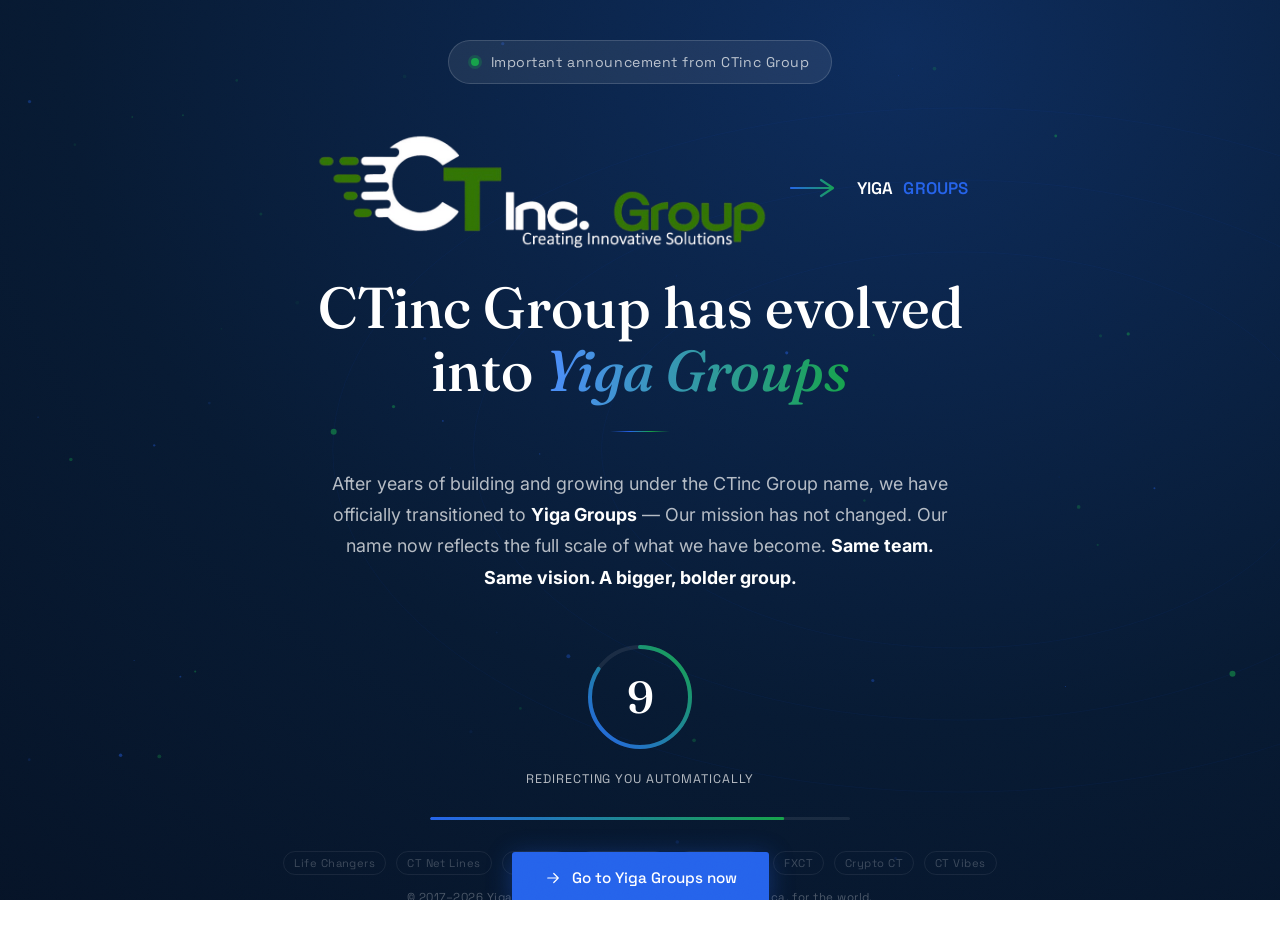
==== commit 410d2f3c: "New Commit" ====
--- a/index.html
+++ b/index.html
@@ -3,434 +3,418 @@
 <head>
 <meta charset="UTF-8">
 <meta name="viewport" content="width=device-width, initial-scale=1.0">
-<title>YIGA GROUPS — One Group. Multiple Wings. Infinite Possibilities.</title>
-<meta name="description" content="YIGA GROUPS is a diversified African business group operating across eight wings — community, connectivity, technology, real estate, agriculture, finance, digital assets and culture.">
+<title>CTinc Group — Now Yiga Groups</title>
+<meta name="description" content="CTinc Group has transitioned to Yiga Groups. You will be automatically redirected to the new Yiga Groups website.">
 <link rel="icon" href="data:,">
 <link rel="preconnect" href="https://fonts.googleapis.com">
 <link rel="preconnect" href="https://fonts.gstatic.com" crossorigin>
 <link href="https://fonts.googleapis.com/css2?family=Fraunces:ital,opsz,wght@0,9..144,300;0,9..144,400;0,9..144,500;0,9..144,600;0,9..144,700;1,9..144,400;1,9..144,500&family=Space+Grotesk:wght@400;500;600;700&family=Inter:wght@400;500;600&display=swap" rel="stylesheet">
-<link rel="stylesheet" href="styles.css">
+<style>
+:root {
+  --navy:   #071A33;
+  --royal:  #0B3D91;
+  --blue:   #2563EB;
+  --green:  #16A34A;
+  --white:  #FFFFFF;
+  --white-70: rgba(255,255,255,0.70);
+  --white-15: rgba(255,255,255,0.15);
+  --white-08: rgba(255,255,255,0.08);
+  --font-display: "Fraunces","Iowan Old Style",serif;
+  --font-mono:    "Space Grotesk",sans-serif;
+  --font-body:    "Inter",-apple-system,BlinkMacSystemFont,sans-serif;
+  --ease: cubic-bezier(.22,.68,.16,1);
+}
+*, *::before, *::after { box-sizing: border-box; }
+html, body { margin: 0; padding: 0; height: 100%; font-family: var(--font-body); -webkit-font-smoothing: antialiased; overflow: hidden; }
+
+.grain {
+  position: fixed; inset: 0; pointer-events: none; z-index: 999;
+  opacity: 0.04; mix-blend-mode: overlay;
+  background-image: url("data:image/svg+xml,%3Csvg xmlns='http://www.w3.org/2000/svg' width='120' height='120'%3E%3Cfilter id='n'%3E%3CfeTurbulence type='fractalNoise' baseFrequency='0.85' numOctaves='2' stitchTiles='stitch'/%3E%3C/filter%3E%3Crect width='100%25' height='100%25' filter='url(%23n)'/%3E%3C/svg%3E");
+}
+
+.page {
+  position: relative;
+  min-height: 100vh;
+  display: flex;
+  flex-direction: column;
+  align-items: center;
+  justify-content: center;
+  background: radial-gradient(135% 150% at 70% 5%, #0d2c5c 0%, var(--navy) 48%, #050f20 100%);
+  color: var(--white);
+  text-align: center;
+  padding: 40px 24px;
+  overflow: hidden;
+}
+
+.bg-canvas { position: absolute; inset: 0; pointer-events: none; z-index: 0; }
+
+.content {
+  position: relative; z-index: 10;
+  max-width: 720px; width: 100%;
+  animation: fadeUp 1s var(--ease) both;
+}
+@keyframes fadeUp {
+  from { opacity: 0; transform: translateY(30px); }
+  to   { opacity: 1; transform: translateY(0); }
+}
+
+.old-brand {
+  display: inline-flex; align-items: center; gap: 12px;
+  margin-bottom: 44px;
+  padding: 12px 22px;
+  border: 1px solid var(--white-15); border-radius: 40px;
+  background: var(--white-08); backdrop-filter: blur(10px);
+  font-family: var(--font-mono); font-size: 0.88rem;
+  color: var(--white-70); letter-spacing: 0.04em;
+  animation: fadeUp 1s 0.1s var(--ease) both;
+}
+.old-brand-dot {
+  width: 8px; height: 8px; border-radius: 50%;
+  background: var(--green); box-shadow: 0 0 0 3px rgba(22,163,74,0.25);
+  animation: pulse-dot 2s ease-in-out infinite;
+}
+@keyframes pulse-dot {
+  0%,100% { box-shadow: 0 0 0 3px rgba(22,163,74,0.25); }
+  50%      { box-shadow: 0 0 0 7px rgba(22,163,74,0.10); }
+}
+
+.transition-arrow {
+  display: flex; align-items: center; justify-content: center; gap: 20px;
+  margin-bottom: 28px;
+  animation: fadeUp 1s 0.2s var(--ease) both;
+}
+.brand-pill {
+  display: inline-flex; align-items: center; gap: 10px;
+  font-family: var(--font-mono); font-size: 1.05rem;
+  font-weight: 600; letter-spacing: 0.01em;
+}
+.brand-pill.old { 
+  color: var(--white-70); 
+  text-decoration: line-through; 
+  text-decoration-color: rgba(255,255,255,0.3);
+  font-size: 600px; 
+  font-weight: 500;
+}
+.brand-pill.new { color: var(--white); }
+.brand-pill.new em { font-style: normal; color: var(--blue); }
+
+.arrow-icon {
+  display: flex; align-items: center;
+  animation: arrowSlide 1.4s ease-in-out infinite;
+}
+@keyframes arrowSlide {
+  0%,100% { transform: translateX(0); opacity: 0.6; }
+  50%      { transform: translateX(8px); opacity: 1; }
+}
+
+.headline {
+  font-family: var(--font-display);
+  font-size: clamp(2rem, 5.5vw, 3.6rem);
+  font-weight: 500; line-height: 1.1;
+  color: var(--white); margin: 0 0 28px;
+  animation: fadeUp 1s 0.3s var(--ease) both;
+}
+.headline em {
+  font-style: italic;
+  background: linear-gradient(96deg, #4d8dff 0%, #16A34A 100%);
+  -webkit-background-clip: text; background-clip: text; color: transparent;
+}
+
+.divider {
+  width: 60px; height: 1px;
+  background: linear-gradient(90deg, transparent, var(--blue), var(--green), transparent);
+  margin: 0 auto 36px;
+  animation: fadeUp 1s 0.35s var(--ease) both;
+}
+
+.message {
+  font-size: clamp(1rem, 2vw, 1.12rem); color: var(--white-70);
+  line-height: 1.75; max-width: 56ch; margin: 0 auto 44px;
+  animation: fadeUp 1s 0.4s var(--ease) both;
+}
+.message strong { color: var(--white); }
+
+.countdown-wrap {
+  display: flex; flex-direction: column; align-items: center; gap: 14px;
+  animation: fadeUp 1s 0.5s var(--ease) both; margin-bottom: 30px;
+}
+.ring-container { position: relative; width: 120px; height: 120px; }
+.ring-svg { width: 120px; height: 120px; transform: rotate(-90deg); }
+.ring-track { fill: none; stroke: var(--white-08); stroke-width: 4; }
+.ring-progress {
+  fill: none; stroke: url(#ringGrad); stroke-width: 4;
+  stroke-linecap: round;
+  stroke-dasharray: 314.16; stroke-dashoffset: 0;
+  transition: stroke-dashoffset 1s linear;
+}
+.ring-number {
+  position: absolute; inset: 0;
+  display: flex; align-items: center; justify-content: center;
+  font-family: var(--font-display); font-size: 2.8rem;
+  font-weight: 500; color: var(--white); line-height: 1;
+}
+.ring-number.tick { animation: tickPop 0.4s var(--ease); }
+@keyframes tickPop {
+  0%   { transform: scale(1.25); opacity: 0.5; }
+  100% { transform: scale(1);    opacity: 1;   }
+}
+.countdown-label {
+  font-family: var(--font-mono); font-size: 0.78rem;
+  letter-spacing: 0.08em; color: var(--white-70); text-transform: uppercase;
+}
+
+.progress-track {
+  width: 100%; max-width: 420px; height: 3px;
+  background: var(--white-08); border-radius: 2px; overflow: hidden;
+  animation: fadeUp 1s 0.55s var(--ease) both; margin: 0 auto 32px;
+}
+.progress-fill {
+  height: 100%; width: 100%;
+  background: linear-gradient(90deg, var(--blue), var(--green));
+  border-radius: 2px; transform-origin: left;
+  transform: scaleX(1); transition: transform 1s linear;
+}
+
+.redirect-btn {
+  display: inline-flex; align-items: center; gap: 10px;
+  padding: 16px 32px; background: var(--blue); color: var(--white);
+  border: none; border-radius: 3px;
+  font-family: var(--font-mono); font-size: 0.95rem; font-weight: 500;
+  cursor: pointer; text-decoration: none;
+  transition: background 0.25s ease, transform 0.35s var(--ease), box-shadow 0.25s ease;
+  animation: fadeUp 1s 0.6s var(--ease) both;
+  box-shadow: 0 4px 24px rgba(37,99,235,0.35);
+}
+.redirect-btn:hover {
+  background: var(--royal); transform: translateY(-2px);
+  box-shadow: 0 8px 32px rgba(37,99,235,0.45);
+}
+
+.wing-strip {
+  position: absolute; bottom: 68px; left: 0; right: 0;
+  display: flex; justify-content: center; gap: 10px; flex-wrap: wrap;
+  padding: 0 40px; pointer-events: none;
+  animation: fadeUp 1s 0.65s var(--ease) both;
+}
+.wing-badge {
+  font-family: var(--font-mono); font-size: 0.7rem;
+  color: rgba(255,255,255,0.22); letter-spacing: 0.04em;
+  padding: 4px 10px; border: 1px solid rgba(255,255,255,0.07);
+  border-radius: 20px;
+}
+
+.footer-note {
+  position: absolute; bottom: 28px; left: 0; right: 0; text-align: center;
+  font-family: var(--font-mono); font-size: 0.72rem;
+  color: rgba(255,255,255,0.28); letter-spacing: 0.04em;
+  animation: fadeUp 1s 0.7s var(--ease) both;
+}
+
+.redirect-flash {
+  position: fixed; inset: 0; z-index: 2000;
+  background: var(--navy); opacity: 0; pointer-events: none;
+  transition: opacity 0.8s ease;
+}
+.redirect-flash.active { opacity: 1; }
+
+@media (max-width: 600px) {
+  .transition-arrow { flex-direction: column; gap: 10px; }
+  .wing-strip { display: none; }
+  .message { margin-bottom: 34px; }
+}
+</style>
 </head>
 <body>
 
 <div class="grain" aria-hidden="true"></div>
-
-<header class="site-header" id="site-header">
-  <div class="header-inner">
-    <a href="#top" class="brand">
-      <span class="brand-mark" aria-hidden="true">
-        <svg viewBox="0 0 40 40" width="30" height="30">
-          <circle cx="20" cy="20" r="18.5" fill="none" stroke="currentColor" stroke-width="1.4"/>
-          <circle cx="20" cy="20" r="3.4" fill="currentColor"/>
-          <g stroke="currentColor" stroke-width="1.1" opacity="0.85">
-            <circle cx="20" cy="4" r="1.9" fill="currentColor" stroke="none"/>
-            <circle cx="33.8" cy="11" r="1.9" fill="currentColor" stroke="none"/>
-            <circle cx="33.8" cy="29" r="1.9" fill="currentColor" stroke="none"/>
-            <circle cx="20" cy="36" r="1.9" fill="currentColor" stroke="none"/>
-            <circle cx="6.2" cy="29" r="1.9" fill="currentColor" stroke="none"/>
-            <circle cx="6.2" cy="11" r="1.9" fill="currentColor" stroke="none"/>
-          </g>
+<div class="redirect-flash" id="redirect-flash" aria-hidden="true"></div>
+
+<div class="page">
+  <canvas class="bg-canvas" id="bg-canvas" aria-hidden="true"></canvas>
+
+  <div class="content" role="main">
+
+    <div class="old-brand">
+      <span class="old-brand-dot" aria-hidden="true"></span>
+      Important announcement from CTinc Group
+    </div>
+
+    <div class="transition-arrow" aria-label="CTinc Group is now Yiga Groups">
+      <img src="/CTINC.png" alt="CTinc Group" class="brand-pill old" style="height: 120px; text-decoration: none;">
+      <span class="arrow-icon" aria-hidden="true">
+        <svg viewBox="0 0 48 24" width="48" height="24" fill="none">
+          <path d="M2 12h40M32 4l12 8-12 8" stroke="url(#aGrad)" stroke-width="2.2" stroke-linecap="round" stroke-linejoin="round"/>
+          <defs>
+            <linearGradient id="aGrad" x1="0" y1="0" x2="48" y2="0" gradientUnits="userSpaceOnUse">
+              <stop offset="0%" stop-color="#2563EB"/>
+              <stop offset="100%" stop-color="#16A34A"/>
+            </linearGradient>
+          </defs>
         </svg>
       </span>
-      <span class="brand-word">YIGA <em>GROUPS</em></span>
-    </a>
-
-    <nav class="main-nav" id="main-nav" aria-label="Primary">
-      <a href="#wings" data-nav>The Wings</a>
-      <a href="#philosophy" data-nav>Philosophy</a>
-      <a href="#founder" data-nav>Founder</a>
-      <a href="#culture" data-nav>Culture</a>
-      <a href="#contact" data-nav class="nav-cta">Get in touch</a>
-    </nav>
-
-    <button class="nav-toggle" id="nav-toggle" aria-label="Open menu" aria-expanded="false" aria-controls="main-nav">
-      <span></span><span></span><span></span>
-    </button>
-  </div>
-</header>
-
-<main id="top">
-
-  <!-- HERO -->
-  <section class="hero" id="hero">
-    <div class="hero-inner">
-      <div class="hero-copy">
-        <p class="hero-kicker">Founded 2017 · Besong Yiga James</p>
-        <h1 class="hero-title">
-          One group.<br>
-          Multiple wings.<br>
-          <span class="hero-title-accent">Infinite possibilities.</span>
-        </h1>
-        <p class="hero-lead">
-          YIGA GROUPS is a diversified African business group built across eight
-          independent wings — spanning community, connectivity, technology, property,
-          agriculture, finance, digital assets and culture — moving under one name
-          and one long-term ambition.
-        </p>
-        <div class="hero-actions">
-          <a href="#wings" class="btn btn-primary">Explore the wings</a>
-          <a href="#founder" class="btn btn-ghost">Meet the founder</a>
-        </div>
-      </div>
-
-      <div class="hero-visual" aria-hidden="true">
-        <canvas id="orbit-canvas"></canvas>
-        <div class="hero-visual-label">
-          <span class="hvl-num">08</span>
-          <span class="hvl-text">wings<br>orbiting<br>one core</span>
-        </div>
-      </div>
+      <span class="brand-pill new">YIGA <em>GROUPS</em></span>
     </div>
 
-    <div class="hero-marquee" aria-hidden="true">
-      <div class="hero-marquee-track">
-        <span>Life Changers</span><span>·</span><span>CT Net Lines</span><span>·</span>
-        <span>CT Labs</span><span>·</span><span>CT Builders</span><span>·</span>
-        <span>CT Farmers</span><span>·</span><span>FXCT</span><span>·</span>
-        <span>Crypto CT</span><span>·</span><span>CT Vibes</span><span>·</span>
-        <span>Life Changers</span><span>·</span><span>CT Net Lines</span><span>·</span>
-        <span>CT Labs</span><span>·</span><span>CT Builders</span><span>·</span>
-        <span>CT Farmers</span><span>·</span><span>FXCT</span><span>·</span>
-        <span>Crypto CT</span><span>·</span><span>CT Vibes</span><span>·</span>
-      </div>
-    </div>
-  </section>
-
-  <!-- PHILOSOPHY -->
-  <section class="philosophy" id="philosophy">
-    <div class="philosophy-inner">
-      <p class="philosophy-statement">
-        We don't build a company. <span>We build a group of companies</span> —
-        each wing free to move at the speed of its own industry, all of them
-        pointed at the same horizon.
-      </p>
-      <div class="philosophy-grid">
-        <div class="phil-item">
-          <span class="phil-num">01</span>
-          <h3>Independent by design</h3>
-          <p>Every wing is run on its own terms, in its own industry, by people who live in it.</p>
-        </div>
-        <div class="phil-item">
-          <span class="phil-num">02</span>
-          <h3>Aligned by purpose</h3>
-          <p>All eight report to the same conviction: African-built ventures deserve global standards.</p>
-        </div>
-        <div class="phil-item">
-          <span class="phil-num">03</span>
-          <h3>Compounding by nature</h3>
-          <p>Connectivity feeds technology, technology feeds finance, finance feeds culture — the group grows in loops, not lines.</p>
-        </div>
-      </div>
-    </div>
-  </section>
-
-  <!-- WINGS DIRECTORY -->
-  <section class="wings" id="wings">
-    <div class="wings-head">
-      <h2>The eight wings</h2>
-      <p>A directory of every venture under the YIGA name — what it does, and why it exists.</p>
-    </div>
-
-    <div class="wings-list" id="wings-list">
-      <!-- wing rows injected/expandable via JS-enhanced markup below -->
-
-      <article class="wing-row" data-accent="blue">
-        <button class="wing-summary" aria-expanded="false">
-          <span class="wing-num">01</span>
-          <span class="wing-name">Life Changers</span>
-          <span class="wing-tags">Community · Education · Empowerment</span>
-          <span class="wing-icon" aria-hidden="true">
-            <svg viewBox="0 0 24 24" width="20" height="20"><path d="M12 3v18M4 8l8-5 8 5M4 16l8 5 8-5" fill="none" stroke="currentColor" stroke-width="1.4" stroke-linecap="round" stroke-linejoin="round"/></svg>
-          </span>
-          <span class="wing-chevron" aria-hidden="true">
-            <svg viewBox="0 0 24 24" width="16" height="16"><path d="M6 9l6 6 6-6" fill="none" stroke="currentColor" stroke-width="1.8" stroke-linecap="round" stroke-linejoin="round"/></svg>
-          </span>
-        </button>
-        <div class="wing-detail">
-          <p>A digital community and empowerment movement built to help people develop real skills, useful knowledge, and access to opportunity — the entry point into everything the group stands for. Life Changers exists to make sure that as YIGA GROUPS grows, the people around it grow with it.</p>
-        </div>
-      </article>
-
-      <article class="wing-row" data-accent="green">
-        <button class="wing-summary" aria-expanded="false">
-          <span class="wing-num">02</span>
-          <span class="wing-name">CT Net Lines</span>
-          <span class="wing-tags">Internet · Connectivity · Telecommunications</span>
-          <span class="wing-icon" aria-hidden="true">
-            <svg viewBox="0 0 24 24" width="20" height="20"><path d="M4 9a14 14 0 0116 0M7 13a9 9 0 0110 0M10.5 17a4 4 0 013 0" fill="none" stroke="currentColor" stroke-width="1.4" stroke-linecap="round"/><circle cx="12" cy="20.2" r="1.1" fill="currentColor"/></svg>
-          </span>
-          <span class="wing-chevron" aria-hidden="true">
-            <svg viewBox="0 0 24 24" width="16" height="16"><path d="M6 9l6 6 6-6" fill="none" stroke="currentColor" stroke-width="1.8" stroke-linecap="round" stroke-linejoin="round"/></svg>
-          </span>
-        </button>
-        <div class="wing-detail">
-          <p>Wireless internet and telecommunications infrastructure built for the realities of the markets it serves — affordable, reliable and fast. CT Net Lines is the connective layer underneath the rest of the group: nothing else runs without it.</p>
-        </div>
-      </article>
-
-      <article class="wing-row" data-accent="blue">
-        <button class="wing-summary" aria-expanded="false">
-          <span class="wing-num">03</span>
-          <span class="wing-name">CT Labs</span>
-          <span class="wing-tags">Software · Technology · Innovation</span>
-          <span class="wing-icon" aria-hidden="true">
-            <svg viewBox="0 0 24 24" width="20" height="20"><path d="M9 3h6M10 3v5.5L5.5 17a2 2 0 001.8 3h9.4a2 2 0 001.8-3L14 8.5V3" fill="none" stroke="currentColor" stroke-width="1.4" stroke-linejoin="round"/></svg>
-          </span>
-          <span class="wing-chevron" aria-hidden="true">
-            <svg viewBox="0 0 24 24" width="16" height="16"><path d="M6 9l6 6 6-6" fill="none" stroke="currentColor" stroke-width="1.8" stroke-linecap="round" stroke-linejoin="round"/></svg>
-          </span>
-        </button>
-        <div class="wing-detail">
-          <p>The group's software and product studio — building applications, digital platforms and technology solutions, for the other wings first and for outside clients where it makes sense. CT Labs is where every other wing's operations quietly get faster.</p>
-        </div>
-      </article>
-
-      <article class="wing-row" data-accent="green">
-        <button class="wing-summary" aria-expanded="false">
-          <span class="wing-num">04</span>
-          <span class="wing-name">CT Builders</span>
-          <span class="wing-tags">Real Estate · Construction · Development</span>
-          <span class="wing-icon" aria-hidden="true">
-            <svg viewBox="0 0 24 24" width="20" height="20"><path d="M4 21V10l8-6 8 6v11M9 21v-6h6v6" fill="none" stroke="currentColor" stroke-width="1.4" stroke-linejoin="round"/></svg>
-          </span>
-          <span class="wing-chevron" aria-hidden="true">
-            <svg viewBox="0 0 24 24" width="16" height="16"><path d="M6 9l6 6 6-6" fill="none" stroke="currentColor" stroke-width="1.8" stroke-linecap="round" stroke-linejoin="round"/></svg>
-          </span>
-        </button>
-        <div class="wing-detail">
-          <p>Acquiring land, developing property and building homes and estates across Africa. CT Builders takes the long view — real assets, built to standard, held for generations rather than flipped for a quarter.</p>
-        </div>
-      </article>
-
-      <article class="wing-row" data-accent="blue">
-        <button class="wing-summary" aria-expanded="false">
-          <span class="wing-num">05</span>
-          <span class="wing-name">CT Farmers</span>
-          <span class="wing-tags">Agriculture · Food Production · Sustainability</span>
-          <span class="wing-icon" aria-hidden="true">
-            <svg viewBox="0 0 24 24" width="20" height="20"><path d="M12 21c-5-2-7-6-7-10 4 0 7 2 7 6M12 21c5-2 7-6 7-10-4 0-7 2-7 6M12 11V21" fill="none" stroke="currentColor" stroke-width="1.4" stroke-linejoin="round"/></svg>
-          </span>
-          <span class="wing-chevron" aria-hidden="true">
-            <svg viewBox="0 0 24 24" width="16" height="16"><path d="M6 9l6 6 6-6" fill="none" stroke="currentColor" stroke-width="1.8" stroke-linecap="round" stroke-linejoin="round"/></svg>
-          </span>
-        </button>
-        <div class="wing-detail">
-          <p>Agricultural ventures built on sustainable, innovation-led farming practices — from land to yield. CT Farmers treats food production as infrastructure: a wing that has to work regardless of how the others are doing.</p>
-        </div>
-      </article>
-
-      <article class="wing-row" data-accent="green">
-        <button class="wing-summary" aria-expanded="false">
-          <span class="wing-num">06</span>
-          <span class="wing-name">FXCT</span>
-          <span class="wing-tags">Forex · Financial Education · Trading</span>
-          <span class="wing-icon" aria-hidden="true">
-            <svg viewBox="0 0 24 24" width="20" height="20"><path d="M4 17l5-5 4 4 7-8M20 8h-4M20 8v4" fill="none" stroke="currentColor" stroke-width="1.4" stroke-linecap="round" stroke-linejoin="round"/></svg>
-          </span>
-          <span class="wing-chevron" aria-hidden="true">
-            <svg viewBox="0 0 24 24" width="16" height="16"><path d="M6 9l6 6 6-6" fill="none" stroke="currentColor" stroke-width="1.8" stroke-linecap="round" stroke-linejoin="round"/></svg>
-          </span>
-        </button>
-        <div class="wing-detail">
-          <p>Forex education and professional trading development — built to turn curiosity about markets into discipline, and discipline into a genuine skill. FXCT trains the traders before it ever talks about the trades.</p>
-        </div>
-      </article>
-
-      <article class="wing-row" data-accent="blue">
-        <button class="wing-summary" aria-expanded="false">
-          <span class="wing-num">07</span>
-          <span class="wing-name">Crypto CT</span>
-          <span class="wing-tags">Web3 · Cryptocurrency · Digital Assets</span>
-          <span class="wing-icon" aria-hidden="true">
-            <svg viewBox="0 0 24 24" width="20" height="20"><circle cx="12" cy="12" r="8.4" fill="none" stroke="currentColor" stroke-width="1.4"/><path d="M12 7v10M9.2 9.4h4a1.9 1.9 0 010 3.8h-4M9.2 9.4v5.6M9.2 12.2h4.4a1.9 1.9 0 010 3.8H9.2" fill="none" stroke="currentColor" stroke-width="1.2" stroke-linejoin="round"/></svg>
-          </span>
-          <span class="wing-chevron" aria-hidden="true">
-            <svg viewBox="0 0 24 24" width="16" height="16"><path d="M6 9l6 6 6-6" fill="none" stroke="currentColor" stroke-width="1.8" stroke-linecap="round" stroke-linejoin="round"/></svg>
-          </span>
-        </button>
-        <div class="wing-detail">
-          <p>Cryptocurrency and digital-asset education, exploring the opportunities of the Web3 ecosystem responsibly. Crypto CT is one wing among eight — a way the group learns and teaches the next financial layer, not the identity of the group itself.</p>
-        </div>
-      </article>
-
-      <article class="wing-row" data-accent="green">
-        <button class="wing-summary" aria-expanded="false">
-          <span class="wing-num">08</span>
-          <span class="wing-name">CT Vibes</span>
-          <span class="wing-tags">Entertainment · Music · Media · Culture</span>
-          <span class="wing-icon" aria-hidden="true">
-            <svg viewBox="0 0 24 24" width="20" height="20"><path d="M9 18V5l11-2v13M9 18a3 3 0 11-3-3M20 16a3 3 0 11-3-3" fill="none" stroke="currentColor" stroke-width="1.4" stroke-linejoin="round"/></svg>
-          </span>
-          <span class="wing-chevron" aria-hidden="true">
-            <svg viewBox="0 0 24 24" width="16" height="16"><path d="M6 9l6 6 6-6" fill="none" stroke="currentColor" stroke-width="1.8" stroke-linecap="round" stroke-linejoin="round"/></svg>
-          </span>
-        </button>
-        <div class="wing-detail">
-          <p>Promoting African music, entertainment, television, artists and culture on their own terms. CT Vibes is the wing that makes sure a business group this wide never forgets to sound, look and feel like where it came from.</p>
-        </div>
-      </article>
-
-    </div>
-  </section>
-
-  <!-- FOUNDER -->
-  <section class="founder" id="founder">
-    <div class="founder-inner">
-      <div class="founder-portrait" aria-hidden="true">
-        <svg viewBox="0 0 320 400" class="portrait-svg">
+    <h1 class="headline">
+      CTinc Group has evolved<br>into <em>Yiga Groups</em>
+    </h1>
+
+    <div class="divider" aria-hidden="true"></div>
+
+    <p class="message">
+      After years of building and growing under the CTinc Group name, we have officially
+      transitioned to <strong>Yiga Groups</strong> &mdash; 
+      Our mission has not changed. Our name now reflects the full scale of what we have become.
+      <strong>Same team. Same vision. A bigger, bolder group.</strong>
+    </p>
+
+    <div class="countdown-wrap" aria-live="polite" aria-atomic="true">
+      <div class="ring-container">
+        <svg class="ring-svg" viewBox="0 0 120 120" aria-hidden="true">
           <defs>
-            <linearGradient id="pg" x1="0" y1="0" x2="1" y2="1">
-              <stop offset="0%" stop-color="#0B3D91"/>
-              <stop offset="100%" stop-color="#071A33"/>
+            <linearGradient id="ringGrad" x1="0%" y1="0%" x2="100%" y2="100%">
+              <stop offset="0%" stop-color="#2563EB"/>
+              <stop offset="100%" stop-color="#16A34A"/>
             </linearGradient>
           </defs>
-          <rect width="320" height="400" rx="4" fill="url(#pg)"/>
-          <circle cx="160" cy="160" r="62" fill="none" stroke="#2563EB" stroke-width="1.2" opacity="0.7"/>
-          <circle cx="160" cy="160" r="86" fill="none" stroke="#16A34A" stroke-width="1" opacity="0.4"/>
-          <path d="M100 330c8-46 40-72 60-72s52 26 60 72" fill="none" stroke="#F5F7FA" stroke-width="1.2" opacity="0.5"/>
-          <circle cx="160" cy="150" r="34" fill="none" stroke="#F5F7FA" stroke-width="1.2" opacity="0.6"/>
-          <text x="160" y="375" text-anchor="middle" fill="#F5F7FA" font-family="Space Grotesk, sans-serif" font-size="11" letter-spacing="1.5" opacity="0.65">FOUNDER · 2017</text>
+          <circle class="ring-track" cx="60" cy="60" r="50"/>
+          <circle class="ring-progress" id="ring-progress" cx="60" cy="60" r="50"/>
         </svg>
+        <div class="ring-number" id="ring-number">10</div>
       </div>
-      <div class="founder-copy">
-        <p class="section-kicker">The founder</p>
-        <h2>Besong Yiga James</h2>
-        <p class="founder-lede">
-          Founded YIGA GROUPS in 2017 with a simple bet: that a single group,
-          built wing by wing across the industries Africa needed most, could
-          move further than any single company ever could.
-        </p>
-        <blockquote>
-          "You don't ask a group of this size to be one thing. You ask each
-          wing to be excellent at its own thing, and you ask all of them to
-          fly in the same direction."
-        </blockquote>
-        <p>
-          Eight wings, one founder's conviction, and a philosophy that treats
-          every new venture as another wing on the same body — never a
-          replacement for the ones before it.
-        </p>
-      </div>
+      <div class="countdown-label">Redirecting you automatically</div>
     </div>
-  </section>
-
-  <!-- STATS -->
-  <section class="stats">
-    <div class="stats-inner">
-      <div class="stat">
-        <span class="stat-num" data-count="8">0</span>
-        <span class="stat-label">Business wings</span>
-      </div>
-      <div class="stat">
-        <span class="stat-num" data-count="2017" data-plain="true">0</span>
-        <span class="stat-label">Year founded</span>
-      </div>
-      <div class="stat">
-        <span class="stat-num">01</span>
-        <span class="stat-label">Shared vision</span>
-      </div>
+
+    <div class="progress-track" aria-hidden="true">
+      <div class="progress-fill" id="progress-fill"></div>
     </div>
-  </section>
-
-  <!-- CULTURE / CT VIBES -->
-  <section class="culture" id="culture">
-    <div class="culture-inner">
-      <p class="section-kicker light">Wing 08 · CT Vibes</p>
-      <h2>Culture isn't a department. It's the accent on everything else.</h2>
-      <p class="culture-lead">
-        CT Vibes carries African music, entertainment, television and artistry
-        into every room the group walks into — proof that a diversified
-        business group can still sound like home.
-      </p>
-      <div class="culture-bars" aria-hidden="true">
-        <span></span><span></span><span></span><span></span><span></span><span></span><span></span><span></span><span></span><span></span><span></span><span></span>
-      </div>
-    </div>
-  </section>
-
-  <!-- CONTACT -->
-  <section class="contact" id="contact">
-    <div class="contact-inner">
-      <div class="contact-copy">
-        <p class="section-kicker">Get in touch</p>
-        <h2>Have a wing in mind, or a wing of your own?</h2>
-        <p>
-          Whether you want to partner with one wing, invest across several, or
-          just understand how the group fits together — send a note and it
-          will reach the right desk.
-        </p>
-        <a class="contact-mail" href="mailto:hello@yigagroups.com">hello@yigagroups.com</a>
-      </div>
-      <form class="contact-form" id="contact-form" novalidate>
-        <div class="field">
-          <label for="name">Name</label>
-          <input type="text" id="name" name="name" required>
-        </div>
-        <div class="field">
-          <label for="email">Email</label>
-          <input type="email" id="email" name="email" required>
-        </div>
-        <div class="field">
-          <label for="wing">Which wing?</label>
-          <select id="wing" name="wing">
-            <option value="">General inquiry</option>
-            <option>Life Changers</option>
-            <option>CT Net Lines</option>
-            <option>CT Labs</option>
-            <option>CT Builders</option>
-            <option>CT Farmers</option>
-            <option>FXCT</option>
-            <option>Crypto CT</option>
-            <option>CT Vibes</option>
-          </select>
-        </div>
-        <div class="field">
-          <label for="message">Message</label>
-          <textarea id="message" name="message" rows="4" required></textarea>
-        </div>
-        <button type="submit" class="btn btn-primary btn-block">Send message</button>
-        <p class="form-status" id="form-status" role="status" aria-live="polite"></p>
-      </form>
-    </div>
-  </section>
-
-</main>
-
-<footer class="site-footer">
-  <div class="footer-inner">
-    <div class="footer-brand">
-      <span class="brand-word">YIGA <em>GROUPS</em></span>
-      <p>One group. Multiple wings. Infinite possibilities.</p>
-    </div>
-    <div class="footer-cols">
-      <div class="footer-col">
-        <h4>Wings</h4>
-        <a href="#wings">Life Changers</a>
-        <a href="#wings">CT Net Lines</a>
-        <a href="#wings">CT Labs</a>
-        <a href="#wings">CT Builders</a>
-      </div>
-      <div class="footer-col">
-        <h4>&nbsp;</h4>
-        <a href="#wings">CT Farmers</a>
-        <a href="#wings">FXCT</a>
-        <a href="#wings">Crypto CT</a>
-        <a href="#wings">CT Vibes</a>
-      </div>
-      <div class="footer-col">
-        <h4>Group</h4>
-        <a href="#philosophy">Philosophy</a>
-        <a href="#founder">Founder</a>
-        <a href="#contact">Contact</a>
-      </div>
-    </div>
+
+    <a href="Yiga-Group.html" class="redirect-btn" id="redirect-btn">
+      <svg viewBox="0 0 24 24" width="18" height="18" fill="none" stroke="currentColor" stroke-width="1.6" stroke-linecap="round" stroke-linejoin="round" aria-hidden="true">
+        <path d="M5 12h14M13 6l6 6-6 6"/>
+      </svg>
+      Go to Yiga Groups now
+    </a>
+
   </div>
-  <div class="footer-bottom">
-    <span>© 2017–<span id="year"></span> YIGA GROUPS. All wings reserved.</span>
-    <span>Built in Africa, for the world.</span>
+
+  <div class="wing-strip" aria-hidden="true">
+    <span class="wing-badge">Life Changers</span>
+    <span class="wing-badge">CT Net Lines</span>
+    <span class="wing-badge">CT Labs</span>
+    <span class="wing-badge">CT Builders</span>
+    <span class="wing-badge">CT Farmers</span>
+    <span class="wing-badge">FXCT</span>
+    <span class="wing-badge">Crypto CT</span>
+    <span class="wing-badge">CT Vibes</span>
   </div>
-</footer>
-
-<script src="script.js"></script>
+
+  <p class="footer-note">
+    &copy; 2017&ndash;<span id="year"></span> Yiga Groups &middot; Formerly CTinc Group &middot; Built in Africa, for the world.
+  </p>
+
+</div>
+
+<script>
+document.getElementById('year').textContent = new Date().getFullYear();
+
+(function () {
+  var canvas = document.getElementById('bg-canvas');
+  var ctx = canvas.getContext('2d');
+  var W, H;
+  function resize() { W = canvas.width = window.innerWidth; H = canvas.height = window.innerHeight; }
+  window.addEventListener('resize', resize);
+  resize();
+  var particles = [];
+  for (var i = 0; i < 55; i++) {
+    particles.push({
+      x: Math.random(), y: Math.random(),
+      r: Math.random() * 1.6 + 0.4,
+      sx: (Math.random() - 0.5) * 0.00014,
+      sy: (Math.random() - 0.5) * 0.00014,
+      alpha: Math.random() * 0.4 + 0.05,
+      color: Math.random() > 0.5 ? '#2563EB' : '#16A34A'
+    });
+  }
+  var rings = [
+    { cx: 0.75, cy: 0.5, rx: 0.28, ry: 0.22, speed: 0.00018, angle: 0 },
+    { cx: 0.75, cy: 0.5, rx: 0.38, ry: 0.30, speed: -0.00012, angle: Math.PI / 3 },
+    { cx: 0.75, cy: 0.5, rx: 0.49, ry: 0.38, speed: 0.00009, angle: Math.PI }
+  ];
+  function draw() {
+    ctx.clearRect(0, 0, W, H);
+    rings.forEach(function(ring) {
+      ring.angle += ring.speed * 16;
+      ctx.save();
+      ctx.strokeStyle = 'rgba(37,99,235,0.055)';
+      ctx.lineWidth = 1;
+      ctx.beginPath();
+      ctx.ellipse(ring.cx * W, ring.cy * H, ring.rx * W, ring.ry * H, 0, 0, Math.PI * 2);
+      ctx.stroke();
+      var dx = Math.cos(ring.angle) * ring.rx * W;
+      var dy = Math.sin(ring.angle) * ring.ry * H;
+      ctx.fillStyle = 'rgba(22,163,74,0.55)';
+      ctx.beginPath();
+      ctx.arc(ring.cx * W + dx, ring.cy * H + dy, 3, 0, Math.PI * 2);
+      ctx.fill();
+      ctx.restore();
+    });
+    particles.forEach(function(p) {
+      p.x += p.sx; p.y += p.sy;
+      if (p.x < 0) p.x = 1; if (p.x > 1) p.x = 0;
+      if (p.y < 0) p.y = 1; if (p.y > 1) p.y = 0;
+      ctx.save();
+      ctx.globalAlpha = p.alpha;
+      ctx.fillStyle = p.color;
+      ctx.beginPath();
+      ctx.arc(p.x * W, p.y * H, p.r, 0, Math.PI * 2);
+      ctx.fill();
+      ctx.restore();
+    });
+    requestAnimationFrame(draw);
+  }
+  requestAnimationFrame(draw);
+})();
+
+(function () {
+  var TOTAL = 10;
+  var CIRCUMF = 2 * Math.PI * 50;
+  var ringProg = document.getElementById('ring-progress');
+  var ringNum  = document.getElementById('ring-number');
+  var progFill = document.getElementById('progress-fill');
+  var flash    = document.getElementById('redirect-flash');
+  var count = TOTAL;
+  var startTime = null;
+  var rafId;
+  function update(ts) {
+    if (!startTime) startTime = ts;
+    var elapsed   = (ts - startTime) / 1000;
+    var remaining = Math.max(0, TOTAL - elapsed);
+    var fraction  = remaining / TOTAL;
+    ringProg.style.strokeDashoffset = (CIRCUMF * (1 - fraction)).toFixed(2);
+    progFill.style.transform = 'scaleX(' + fraction.toFixed(4) + ')';
+    var newCount = Math.ceil(remaining);
+    if (newCount !== count) {
+      count = newCount;
+      ringNum.textContent = count > 0 ? count : '0';
+      ringNum.classList.remove('tick');
+      void ringNum.offsetWidth;
+      ringNum.classList.add('tick');
+    }
+    if (remaining <= 0) {
+      flash.classList.add('active');
+      setTimeout(function () { window.location.href = 'Yiga-Group.html'; }, 800);
+      return;
+    }
+    rafId = requestAnimationFrame(update);
+  }
+  requestAnimationFrame(update);
+  document.getElementById('redirect-btn').addEventListener('click', function () {
+    cancelAnimationFrame(rafId);
+    flash.classList.add('active');
+  });
+})();
+</script>
 </body>
-</html>
+</html>
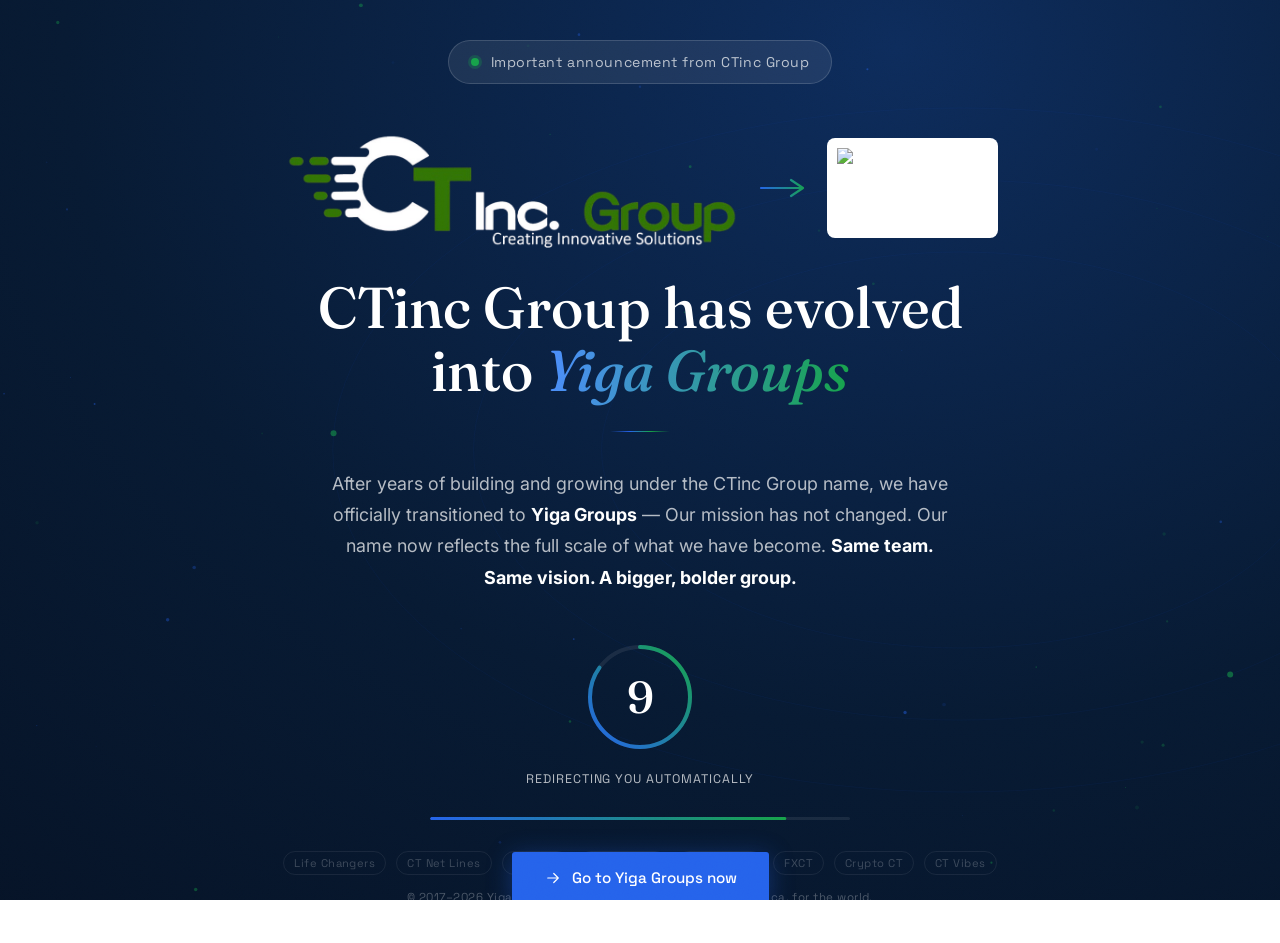
==== commit 70e79fc6: "initial commit" ====
--- a/index.html
+++ b/index.html
@@ -241,7 +241,7 @@
     </div>
 
     <div class="transition-arrow" aria-label="CTinc Group is now Yiga Groups">
-      <img src="/CTINC.png" alt="CTinc Group" class="brand-pill old" style="height: 120px; text-decoration: none;">
+      <img src="/Yiga Groups/CTINC.png" alt="CTinc Group" class="brand-pill old" style="height: 120px; text-decoration: none;">
       <span class="arrow-icon" aria-hidden="true">
         <svg viewBox="0 0 48 24" width="48" height="24" fill="none">
           <path d="M2 12h40M32 4l12 8-12 8" stroke="url(#aGrad)" stroke-width="2.2" stroke-linecap="round" stroke-linejoin="round"/>
@@ -253,7 +253,7 @@
           </defs>
         </svg>
       </span>
-      <span class="brand-pill new">YIGA <em>GROUPS</em></span>
+      <img src="./YG2.png" alt="Yiga Group Logo" class="brand-pill new" style="height: 100px; object-fit: contain; background-color: white; padding: 10px; border-radius: 8px;">
     </div>
 
     <h1 class="headline">
@@ -290,7 +290,7 @@
       <div class="progress-fill" id="progress-fill"></div>
     </div>
 
-    <a href="Yiga-Group.html" class="redirect-btn" id="redirect-btn">
+    <a href="/Yiga Groups/Yiga-Group.html" class="redirect-btn" id="redirect-btn">
       <svg viewBox="0 0 24 24" width="18" height="18" fill="none" stroke="currentColor" stroke-width="1.6" stroke-linecap="round" stroke-linejoin="round" aria-hidden="true">
         <path d="M5 12h14M13 6l6 6-6 6"/>
       </svg>
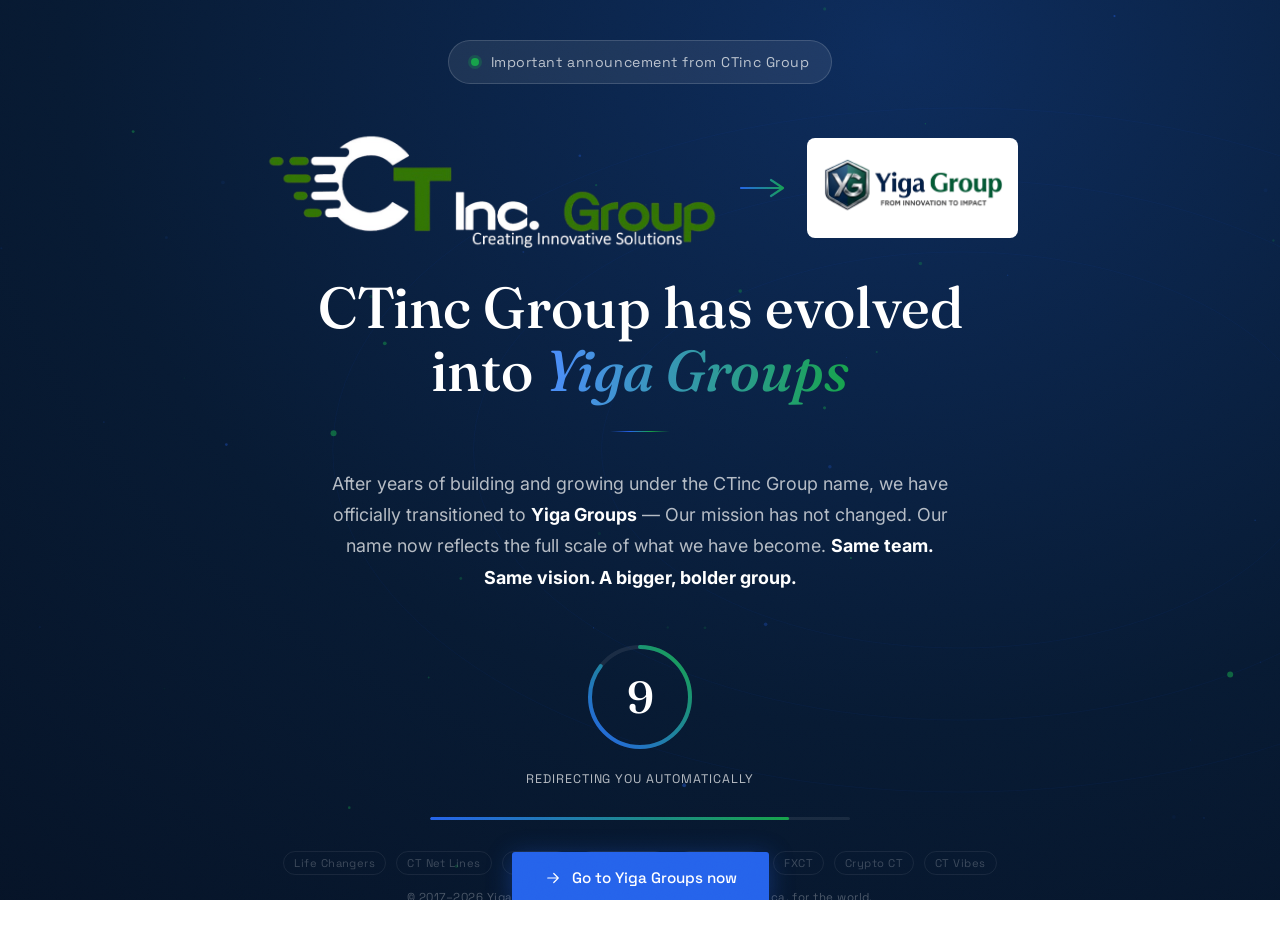
==== commit 5037617f: "New commits" ====
--- a/index.html
+++ b/index.html
@@ -253,7 +253,7 @@
           </defs>
         </svg>
       </span>
-      <img src="./YG2.png" alt="Yiga Group Logo" class="brand-pill new" style="height: 100px; object-fit: contain; background-color: white; padding: 10px; border-radius: 8px;">
+      <img src="/LOgos/YG2.png" alt="Yiga Group Logo" class="brand-pill new" style="height: 100px; object-fit: contain; background-color: white; padding: 10px; border-radius: 8px;">
     </div>
 
     <h1 class="headline">
@@ -404,7 +404,7 @@
     }
     if (remaining <= 0) {
       flash.classList.add('active');
-      setTimeout(function () { window.location.href = 'Yiga-Group.html'; }, 800);
+      setTimeout(function () { window.location.href = '/Yiga Groups/Yiga-Group.html'; }, 800);
       return;
     }
     rafId = requestAnimationFrame(update);
